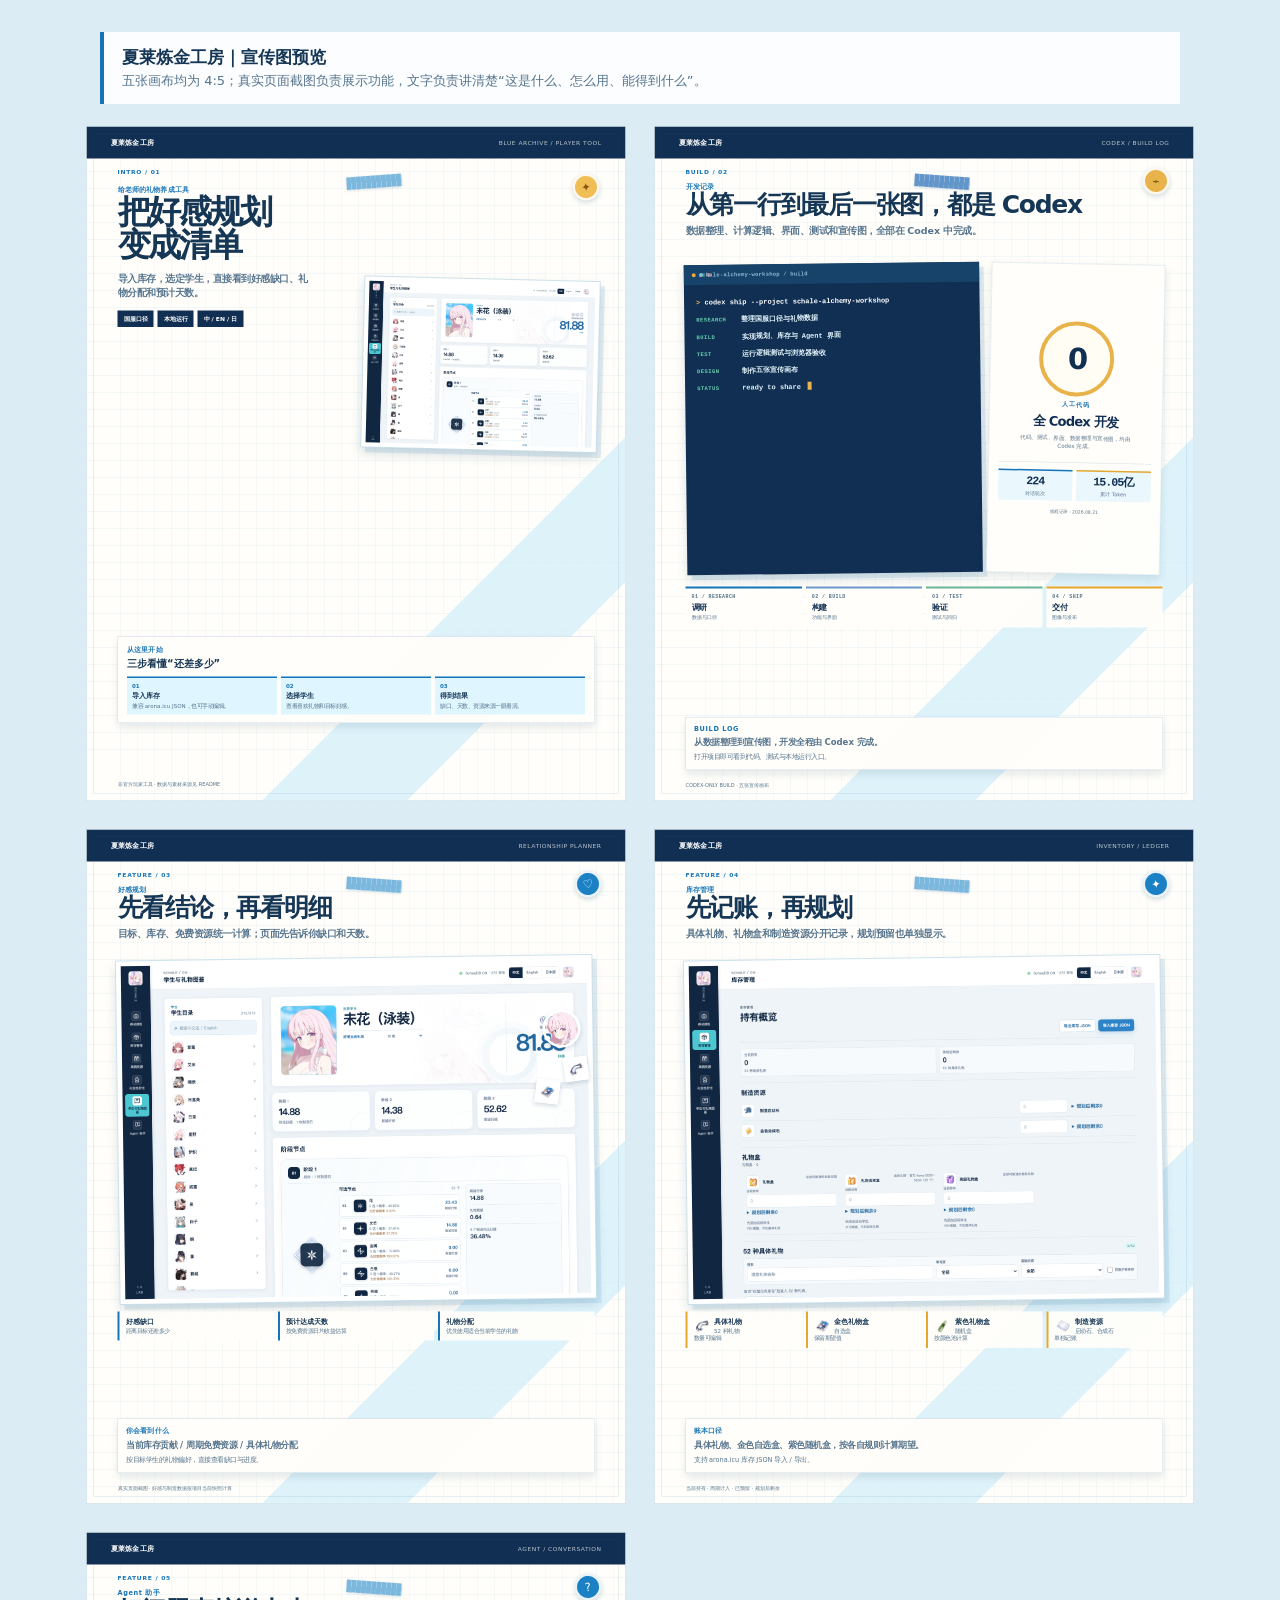
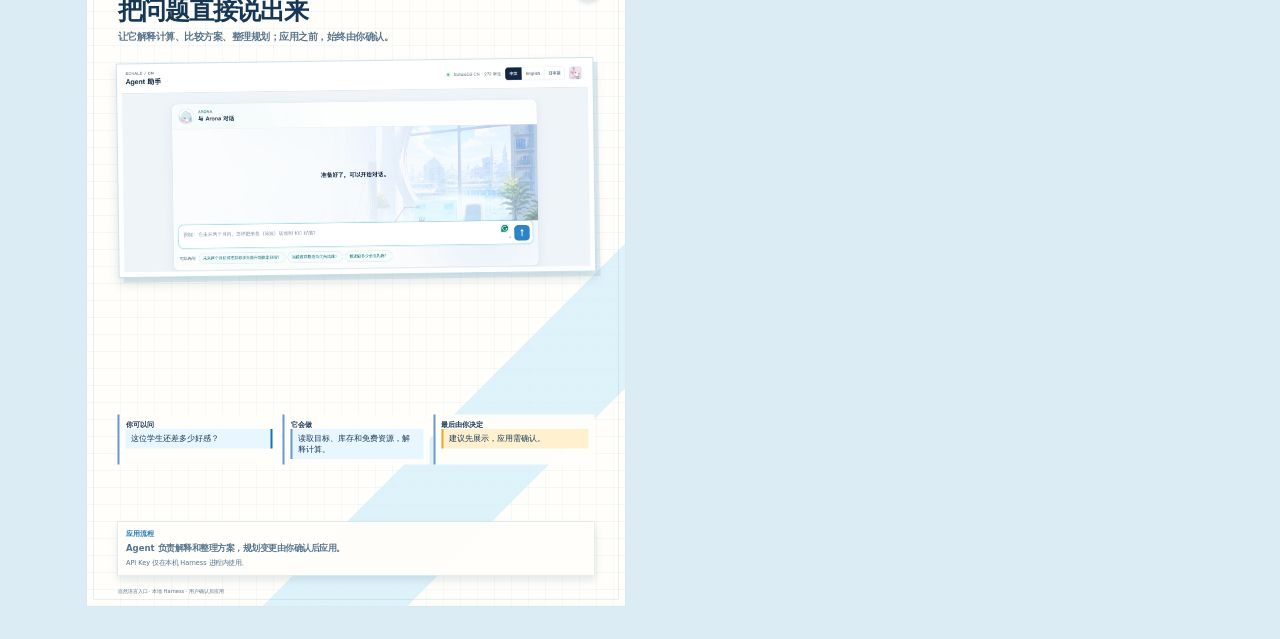
==== docs/promotion/scrapbook/preview.html @ 0e095690 "docs: add conversation usage stats" ====
<!doctype html>
<html lang="zh-CN">
<head>
  <meta charset="utf-8">
  <meta name="viewport" content="width=device-width, initial-scale=1">
  <title>夏莱炼金工房｜宣传图预览</title>
  <style>
    :root {
      --navy: #102f52;
      --blue: #1674b8;
      --cyan: #dff5ff;
      --line: #c6deec;
      --ink: #153655;
      --muted: #56748d;
      --paper: #fffefa;
      --gold: #e6a72e;
      --mono: "SFMono-Regular", "Roboto Mono", "Cascadia Mono", monospace;
    }
    * { box-sizing: border-box; }
    html { background: #dcecf5; }
    body {
      margin: 0;
      padding: 32px;
      color: var(--ink);
      font-family: "PingFang SC", "Hiragino Sans GB", "Noto Sans CJK SC", system-ui, sans-serif;
    }
    .intro {
      width: min(1080px, 100%);
      margin: 0 auto 22px;
      padding: 14px 18px;
      color: var(--muted);
      background: rgba(255,255,255,.88);
      border-left: 4px solid var(--blue);
      font-size: 13px;
    }
    .intro strong { display: block; color: var(--ink); font-size: 17px; margin-bottom: 3px; }
    .gallery { display: grid; grid-template-columns: repeat(2, minmax(320px, 540px)); justify-content: center; gap: 28px; }
    .sheet-frame { position: relative; width: 100%; aspect-ratio: 4 / 5; overflow: hidden; }
    .sheet {
      position: relative;
      width: 100%;
      width: 1080px;
      height: 1350px;
      aspect-ratio: auto;
      overflow: hidden;
      background: var(--paper);
      border: 1px solid #b8d2e3;
      box-shadow: 0 16px 34px rgba(30, 70, 100, .2);
      isolation: isolate;
      transform: scale(var(--sheet-scale, 1));
      transform-origin: top left;
    }
    .sheet::before {
      content: "";
      position: absolute;
      z-index: -1;
      inset: 0;
      background:
        linear-gradient(135deg, transparent 0 70%, rgba(213,239,250,.78) 70% 82%, transparent 82%),
        repeating-linear-gradient(0deg, rgba(46,132,185,.055) 0 1px, transparent 1px 34px),
        repeating-linear-gradient(90deg, rgba(46,132,185,.045) 0 1px, transparent 1px 34px);
    }
    .sheet::after {
      content: "";
      position: absolute;
      z-index: 10;
      inset: 14px;
      border: 1px solid rgba(25, 102, 158, .2);
      pointer-events: none;
    }
    .topbar {
      position: absolute;
      z-index: 3;
      top: 0;
      left: 0;
      right: 0;
      height: 64px;
      display: flex;
      align-items: center;
      justify-content: space-between;
      padding: 0 48px;
      color: #fff;
      background: var(--navy);
      font-size: 12px;
      letter-spacing: .08em;
    }
    .topbar strong { font-size: 14px; letter-spacing: .04em; }
    .topbar span { opacity: .72; }
    .page-tag {
      position: absolute;
      z-index: 4;
      top: 84px;
      left: 62px;
      color: var(--blue);
      font-size: 12px;
      font-weight: 800;
      letter-spacing: .12em;
    }
    h1, h2, h3, p { margin: 0; }
    h1 { font-size: clamp(35px, 5.6vw, 66px); line-height: 1.02; letter-spacing: -.07em; }
    h2 { font-size: clamp(29px, 4.2vw, 50px); line-height: 1.06; letter-spacing: -.05em; }
    h3 { font-size: clamp(14px, 1.7vw, 19px); line-height: 1.15; }
    .lead { color: var(--muted); font-size: clamp(13px, 1.7vw, 19px); line-height: 1.55; font-weight: 600; }
    .eyebrow { color: var(--blue); font-size: clamp(10px, 1.2vw, 13px); font-weight: 800; letter-spacing: .1em; }
    .fine { color: var(--muted); font-size: clamp(10px, 1.15vw, 13px); line-height: 1.45; }
    .tape {
      position: absolute;
      z-index: 8;
      width: 110px;
      height: 25px;
      background: rgba(62, 151, 208, .68);
      box-shadow: 0 2px 6px rgba(24,76,109,.16);
    }
    .tape::after { content: ""; position: absolute; inset: 0; opacity: .25; background: repeating-linear-gradient(90deg, transparent 0 8px, #fff 9px 10px); }
    .sticker {
      position: absolute;
      z-index: 8;
      display: grid;
      place-items: center;
      width: 54px;
      height: 54px;
      color: #fff;
      background: #1b80c4;
      border: 5px solid rgba(255,255,255,.9);
      border-radius: 50%;
      box-shadow: 0 4px 10px rgba(26, 79, 115, .2);
      font-size: 23px;
      transform: rotate(-8deg);
    }
    .paper { background: rgba(255,254,250,.96); border: 1px solid rgba(22, 94, 144, .2); box-shadow: 0 8px 16px rgba(32,76,107,.13); }

    .cover .tape { top: 98px; left: 520px; transform: rotate(-4deg); }
    .cover .sticker { top: 94px; right: 52px; background: #f1bd55; color: #845814; }
    .cover-intro { position: absolute; top: 118px; left: 62px; width: 465px; }
    .cover-intro .lead { width: 390px; margin-top: 18px; }
    .cover-label { display: flex; flex-wrap: wrap; gap: 8px; margin-top: 20px; }
    .label { padding: 8px 12px; color: #fff; background: var(--navy); font-size: 12px; font-weight: 800; }
    .cover-shot {
      position: absolute;
      z-index: 2;
      top: 304px;
      right: 54px;
      width: 472px;
      padding: 9px;
      background: #fff;
      border: 1px solid #9fc6dc;
      box-shadow: 9px 10px 0 rgba(34, 115, 169, .12), 0 12px 22px rgba(27,75,107,.16);
      transform: rotate(1.4deg);
    }
    .cover-shot img { display: block; width: 100%; }
    .cover-guide { position: absolute; z-index: 4; top: 1020px; left: 62px; right: 62px; padding: 16px 18px; }
    .cover-guide-title { margin-top: 5px; font-size: 20px; font-weight: 800; }
    .cover-steps { display: grid; grid-template-columns: repeat(3, 1fr); gap: 8px; margin-top: 13px; }
    .cover-step { padding: 10px; background: var(--cyan); border-top: 3px solid var(--blue); }
    .cover-step b { display: block; color: var(--blue); font-size: 11px; }
    .cover-step strong { display: block; margin-top: 4px; font-size: 14px; }
    .cover-step span { display: block; margin-top: 4px; color: var(--muted); font-size: 11px; line-height: 1.3; }
    .cover-foot { position: absolute; left: 62px; bottom: 25px; color: var(--muted); font-size: 10px; }

    .codex .tape { top: 98px; left: 520px; transform: rotate(-3deg); background: rgba(54, 120, 187, .78); }
    .codex .sticker { top: 82px; right: 48px; background: #e9b34c; color: #6f4b10; }
    .codex-board { position: absolute; z-index: 2; top: 274px; left: 62px; right: 62px; height: 620px; display: grid; grid-template-columns: minmax(0, 1.45fr) minmax(250px, .85fr); gap: 16px; }
    .codex-terminal { overflow: hidden; padding: 0; color: #d9f6ff; background: #102f52; border: 0; box-shadow: 9px 10px 0 rgba(34, 115, 169, .13), 0 12px 22px rgba(27,75,107,.15); transform: rotate(-.7deg); }
    .codex-terminal-bar { display: flex; align-items: center; gap: 6px; height: 40px; padding: 0 16px; background: #174269; color: #8ebdd8; font: 700 11px/1 var(--mono); letter-spacing: .04em; }
    .codex-terminal-bar i { width: 8px; height: 8px; border-radius: 50%; background: #e8a93c; box-shadow: 15px 0 #6fc0cc, 30px 0 #e26d63; }
    .codex-terminal-body { display: grid; align-content: start; gap: 14px; padding: 25px 24px; font: 600 14px/1.45 var(--mono); }
    .codex-terminal-command { color: #fff; }
    .codex-terminal-command::before { content: "> "; color: #e9b34c; }
    .codex-terminal-line { display: grid; grid-template-columns: 78px minmax(0, 1fr); gap: 12px; align-items: baseline; color: #acd6e9; }
    .codex-terminal-line b { color: #69d1b2; font-size: 11px; letter-spacing: .08em; }
    .codex-terminal-line span { color: #e3f5fb; }
    .codex-terminal-cursor { display: inline-block; width: 8px; height: 16px; margin-left: 5px; vertical-align: -2px; background: #e9b34c; }
    .codex-proof { display: grid; align-content: center; justify-items: center; gap: 8px; padding: 28px 20px; text-align: center; background: rgba(255,254,250,.98); border: 1px solid rgba(22, 94, 144, .2); box-shadow: 0 8px 16px rgba(32,76,107,.13); transform: rotate(1.1deg); }
    .codex-proof-mark { display: grid; place-items: center; width: 150px; height: 150px; border: 8px solid #e9b34c; border-radius: 50%; color: var(--navy); background: #fffdf4; font-size: 58px; font-weight: 900; letter-spacing: -.08em; line-height: 1; }
    .codex-proof-label { color: var(--blue); font-size: 12px; font-weight: 900; letter-spacing: .14em; }
    .codex-proof strong { color: var(--navy); font-size: 26px; letter-spacing: -.06em; }
    .codex-proof small { max-width: 220px; color: var(--muted); font-size: 11px; line-height: 1.5; }
    .codex-stats { width: 100%; margin-top: 15px; padding-top: 14px; display: grid; grid-template-columns: repeat(2, minmax(0, 1fr)); gap: 8px; border-top: 1px solid rgba(22, 94, 144, .2); }
    .codex-stat { min-width: 0; padding: 10px 6px 8px; background: #eaf7fd; border-top: 3px solid var(--blue); }
    .codex-stat:last-child { border-top-color: var(--gold); }
    .codex-stat strong { display: block; color: var(--navy); font: 900 23px/1 var(--mono); letter-spacing: -.08em; white-space: nowrap; }
    .codex-stat span { display: block; margin-top: 6px; color: var(--muted); font-size: 10px; line-height: 1.25; }
    .codex-stats-note { margin-top: 9px; color: var(--muted); font-size: 9px; line-height: 1.3; }
    .codex-phases { position: absolute; z-index: 3; top: 920px; left: 62px; right: 62px; display: grid; grid-template-columns: repeat(4, 1fr); gap: 8px; }
    .codex-phase { min-height: 82px; padding: 11px 12px; border-top: 4px solid var(--blue); background: rgba(255,254,250,.96); }
    .codex-phase:nth-child(2) { border-top-color: #6b9aca; }
    .codex-phase:nth-child(3) { border-top-color: #69b596; }
    .codex-phase:nth-child(4) { border-top-color: var(--gold); }
    .codex-phase b { display: block; color: var(--muted); font: 800 10px/1 var(--mono); letter-spacing: .08em; }
    .codex-phase strong { display: block; margin-top: 7px; color: var(--navy); font-size: 15px; }
    .codex-phase span { display: block; margin-top: 4px; color: var(--muted); font-size: 10px; }
    .codex .feature-note { bottom: 62px; }

    .feature .tape { top: 98px; left: 520px; transform: rotate(4deg); }
    .feature .sticker { top: 82px; right: 48px; }
    .feature-head { position: absolute; top: 112px; left: 62px; right: 62px; }
    .feature-head .lead { max-width: 680px; margin-top: 10px; }
    .screen {
      position: absolute;
      z-index: 2;
      top: 256px;
      left: 62px;
      right: 62px;
      padding: 10px;
      background: #fff;
      border: 1px solid #9fc6dc;
      box-shadow: 9px 10px 0 rgba(34, 115, 169, .11), 0 12px 22px rgba(27,75,107,.15);
      transform: rotate(-.8deg);
    }
    .screen img { display: block; width: 100%; height: auto; }
    .feature-note { position: absolute; z-index: 4; left: 62px; right: 62px; bottom: 62px; padding: 14px 16px 15px; background: rgba(255,254,250,.96); }
    .feature-note .lead { margin-top: 7px; font-size: clamp(12px, 1.5vw, 17px); }
    .feature-note .fine { margin-top: 7px; }
    .planner .portrait { position: absolute; z-index: 5; width: 76px; height: 76px; object-fit: cover; right: 90px; top: 360px; border: 5px solid #fff; border-radius: 50%; box-shadow: 0 5px 10px rgba(30,74,107,.18); transform: rotate(5deg); }
    .gift { position: absolute; z-index: 6; width: 48px; height: 48px; object-fit: contain; padding: 4px; background: #fff; border: 3px solid #fff; box-shadow: 0 4px 9px rgba(27,75,107,.18); }
    .planner .g1 { right: 75px; top: 455px; transform: rotate(-8deg); }
    .planner .g2 { right: 132px; top: 500px; transform: rotate(7deg); }
    .info-strip { position: absolute; z-index: 3; left: 62px; right: 62px; top: 964px; display: grid; grid-template-columns: repeat(3, 1fr); gap: 8px; }
    .info-card { padding: 11px 12px; border-left: 4px solid var(--blue); background: rgba(255,254,250,.94); }
    .info-card strong { display: block; font-size: 14px; }
    .info-card span { display: block; margin-top: 4px; color: var(--muted); font-size: 11px; line-height: 1.3; }
    .inventory .info-strip { top: 964px; grid-template-columns: repeat(4, 1fr); }
    .inventory .info-card { border-left-color: var(--gold); }
    .inventory .info-card img { float: left; width: 34px; height: 34px; object-fit: contain; margin-right: 7px; }
    .agent .info-strip { top: 964px; grid-template-columns: 1.1fr 1fr 1.1fr; }
    .agent .info-card { border-left-color: #6b9aca; }
    .agent .bubble { padding: 9px 11px; background: #e8f7ff; }
    .agent .bubble.user { border-right: 4px solid var(--blue); }
    .agent .bubble.answer { border-left: 4px solid #6b9aca; }
    .agent .bubble.confirm { background: #fff0cf; border-left: 4px solid var(--gold); }
    .agent .info-card .bubble + .bubble { margin-top: 6px; }
    .footer { position: absolute; left: 62px; bottom: 24px; color: var(--muted); font-size: 10px; }
    .exporting { padding: 0; }
    .exporting .gallery { display: block; }
    .exporting .sheet-frame { width: 1080px; height: 1350px; aspect-ratio: auto; }
    .exporting .sheet { width: 1080px; height: 1350px; box-shadow: none; transform: none; }
    @media (max-width: 780px) { body { padding: 16px; } .gallery { grid-template-columns: minmax(280px, 540px); gap: 18px; } }
    @media print { html { background: #fff; } body { padding: 0; } .intro { display: none; } .gallery { display: block; } .sheet { break-after: page; width: 1080px; height: 1350px; box-shadow: none; } }
  </style>
</head>
<body>
  <div class="intro"><strong>夏莱炼金工房｜宣传图预览</strong>五张画布均为 4:5；真实页面截图负责展示功能，文字负责讲清楚“这是什么、怎么用、能得到什么”。</div>
  <main class="gallery">
    <div class="sheet-frame"><section class="sheet cover" id="cover">
      <div class="topbar"><strong>夏莱炼金工房</strong><span>BLUE ARCHIVE / PLAYER TOOL</span></div>
      <div class="page-tag">INTRO / 01</div><span class="tape"></span><span class="sticker">✦</span>
      <div class="cover-intro"><p class="eyebrow">给老师的礼物养成工具</p><h1>把好感规划<br>变成清单</h1><p class="lead">导入库存，选定学生，直接看到好感缺口、礼物分配和预计天数。</p><div class="cover-label"><span class="label">国服口径</span><span class="label">本地运行</span><span class="label">中 / EN / 日</span></div></div>
      <div class="cover-shot"><img src="screens/relationship.png" alt="学生关系与制造页面截图"></div>
      <div class="paper cover-guide"><p class="eyebrow">从这里开始</p><p class="cover-guide-title">三步看懂“还差多少”</p><div class="cover-steps"><div class="cover-step"><b>01</b><strong>导入库存</strong><span>兼容 arona.icu JSON，也可手动编辑。</span></div><div class="cover-step"><b>02</b><strong>选择学生</strong><span>查看喜欢礼物和目标好感。</span></div><div class="cover-step"><b>03</b><strong>得到结果</strong><span>缺口、天数、资源来源一眼看清。</span></div></div></div>
      <p class="cover-foot">非官方玩家工具 · 数据与素材来源见 README</p>
    </section></div>

    <div class="sheet-frame"><section class="sheet feature codex" id="codex">
      <div class="topbar"><strong>夏莱炼金工房</strong><span>CODEX / BUILD LOG</span></div><div class="page-tag">BUILD / 02</div><span class="tape"></span><span class="sticker">⌁</span>
      <div class="feature-head"><p class="eyebrow">开发记录</p><h2>从第一行到最后一张图，都是 Codex</h2><p class="lead">数据整理、计算逻辑、界面、测试和宣传图，全部在 Codex 中完成。</p></div>
      <div class="codex-board"><div class="codex-terminal"><div class="codex-terminal-bar"><i></i><span>schale-alchemy-workshop / build</span></div><div class="codex-terminal-body"><div class="codex-terminal-command">codex ship --project schale-alchemy-workshop</div><div class="codex-terminal-line"><b>RESEARCH</b><span>整理国服口径与礼物数据</span></div><div class="codex-terminal-line"><b>BUILD</b><span>实现规划、库存与 Agent 界面</span></div><div class="codex-terminal-line"><b>TEST</b><span>运行逻辑测试与浏览器验收</span></div><div class="codex-terminal-line"><b>DESIGN</b><span>制作五张宣传画布</span></div><div class="codex-terminal-line"><b>STATUS</b><span>ready to share <span class="codex-terminal-cursor" aria-hidden="true"></span></span></div></div></div><div class="codex-proof"><span class="codex-proof-mark">0</span><span class="codex-proof-label">人工代码</span><strong>全 Codex 开发</strong><small>代码、测试、界面、数据整理与宣传图，均由 Codex 完成。</small><div class="codex-stats"><div class="codex-stat"><strong>224</strong><span>对话轮次</span></div><div class="codex-stat"><strong>15.05亿</strong><span>累计 Token</span></div></div><p class="codex-stats-note">线程记录 · 2026.08.21</p></div></div>
      <div class="codex-phases"><div class="codex-phase"><b>01 / RESEARCH</b><strong>调研</strong><span>数据与口径</span></div><div class="codex-phase"><b>02 / BUILD</b><strong>构建</strong><span>功能与界面</span></div><div class="codex-phase"><b>03 / TEST</b><strong>验证</strong><span>测试与回归</span></div><div class="codex-phase"><b>04 / SHIP</b><strong>交付</strong><span>图像与发布</span></div></div>
      <div class="paper feature-note"><p class="eyebrow">BUILD LOG</p><p class="lead">从数据整理到宣传图，开发全程由 Codex 完成。</p><p class="fine">打开项目即可看到代码、测试与本地运行入口。</p></div><p class="footer">CODEX-ONLY BUILD · 五张宣传画布</p>
    </section></div>

    <div class="sheet-frame"><section class="sheet feature planner" id="planner">
      <div class="topbar"><strong>夏莱炼金工房</strong><span>RELATIONSHIP PLANNER</span></div><div class="page-tag">FEATURE / 03</div><span class="tape"></span><span class="sticker">♡</span>
      <div class="feature-head"><p class="eyebrow">好感规划</p><h2>先看结论，再看明细</h2><p class="lead">目标、库存、免费资源统一计算；页面先告诉你缺口和天数。</p></div>
      <div class="screen"><img src="screens/relationship.png" alt="学生关系与制造页面截图"></div><img class="portrait" src="student-10122.webp" alt="学生头像"><img class="gift g1" src="gift-5000.webp" alt="礼物图标"><img class="gift g2" src="gift-5004.webp" alt="礼物图标">
      <div class="info-strip"><div class="info-card"><strong>好感缺口</strong><span>距离目标还差多少</span></div><div class="info-card"><strong>预计达成天数</strong><span>按免费资源日均收益估算</span></div><div class="info-card"><strong>礼物分配</strong><span>优先使用适合当前学生的礼物</span></div></div>
      <div class="paper feature-note"><p class="eyebrow">你会看到什么</p><p class="lead">当前库存贡献 / 周期免费资源 / 具体礼物分配</p><p class="fine">按目标学生的礼物偏好，直接查看缺口与进度。</p></div><p class="footer">真实页面截图 · 好感与制造数据按项目当前快照计算</p>
    </section></div>

    <div class="sheet-frame"><section class="sheet feature inventory" id="inventory">
      <div class="topbar"><strong>夏莱炼金工房</strong><span>INVENTORY / LEDGER</span></div><div class="page-tag">FEATURE / 04</div><span class="tape"></span><span class="sticker">✦</span>
      <div class="feature-head"><p class="eyebrow">库存管理</p><h2>先记账，再规划</h2><p class="lead">具体礼物、礼物盒和制造资源分开记录，规划预留也单独显示。</p></div>
      <div class="screen"><img src="screens/inventory.png" alt="库存管理页面截图"></div>
      <div class="info-strip"><div class="info-card"><img src="gift-5000.webp" alt=""><strong>具体礼物</strong><span>52 种礼物<br>数量可编辑</span></div><div class="info-card"><img src="gift-5004.webp" alt=""><strong>金色礼物盒</strong><span>自选盒<br>保留期望值</span></div><div class="info-card"><img src="gift-5013.webp" alt=""><strong>紫色礼物盒</strong><span>随机盒<br>按颜色池计算</span></div><div class="info-card"><img src="gift-5100.webp" alt=""><strong>制造资源</strong><span>启动石、合成石<br>单独记账</span></div></div>
      <div class="paper feature-note"><p class="eyebrow">账本口径</p><p class="lead">具体礼物、金色自选盒、紫色随机盒，按各自规则计算期望。</p><p class="fine">支持 arona.icu 库存 JSON 导入 / 导出。</p></div><p class="footer">当前持有 · 周期计入 · 已预留 · 规划后剩余</p>
    </section></div>

    <div class="sheet-frame"><section class="sheet feature agent" id="agent">
      <div class="topbar"><strong>夏莱炼金工房</strong><span>AGENT / CONVERSATION</span></div><div class="page-tag">FEATURE / 05</div><span class="tape"></span><span class="sticker">?</span>
      <div class="feature-head"><p class="eyebrow">Agent 助手</p><h2>把问题直接说出来</h2><p class="lead">让它解释计算、比较方案、整理规划；应用之前，始终由你确认。</p></div>
      <div class="screen"><img src="screens/agent.png" alt="Agent 助手页面截图"></div>
      <div class="info-strip"><div class="info-card"><strong>你可以问</strong><div class="bubble user">这位学生还差多少好感？</div></div><div class="info-card"><strong>它会做</strong><div class="bubble answer">读取目标、库存和免费资源，解释计算。</div></div><div class="info-card"><strong>最后由你决定</strong><div class="bubble confirm">建议先展示，应用需确认。</div></div></div>
      <div class="paper feature-note"><p class="eyebrow">应用流程</p><p class="lead">Agent 负责解释和整理方案，规划变更由你确认后应用。</p><p class="fine">API Key 仅在本机 Harness 进程内使用。</p></div><p class="footer">自然语言入口 · 本地 Harness · 用户确认后应用</p>
    </section></div>
  </main>
  <script src="export.js"></script>
</body>
</html>
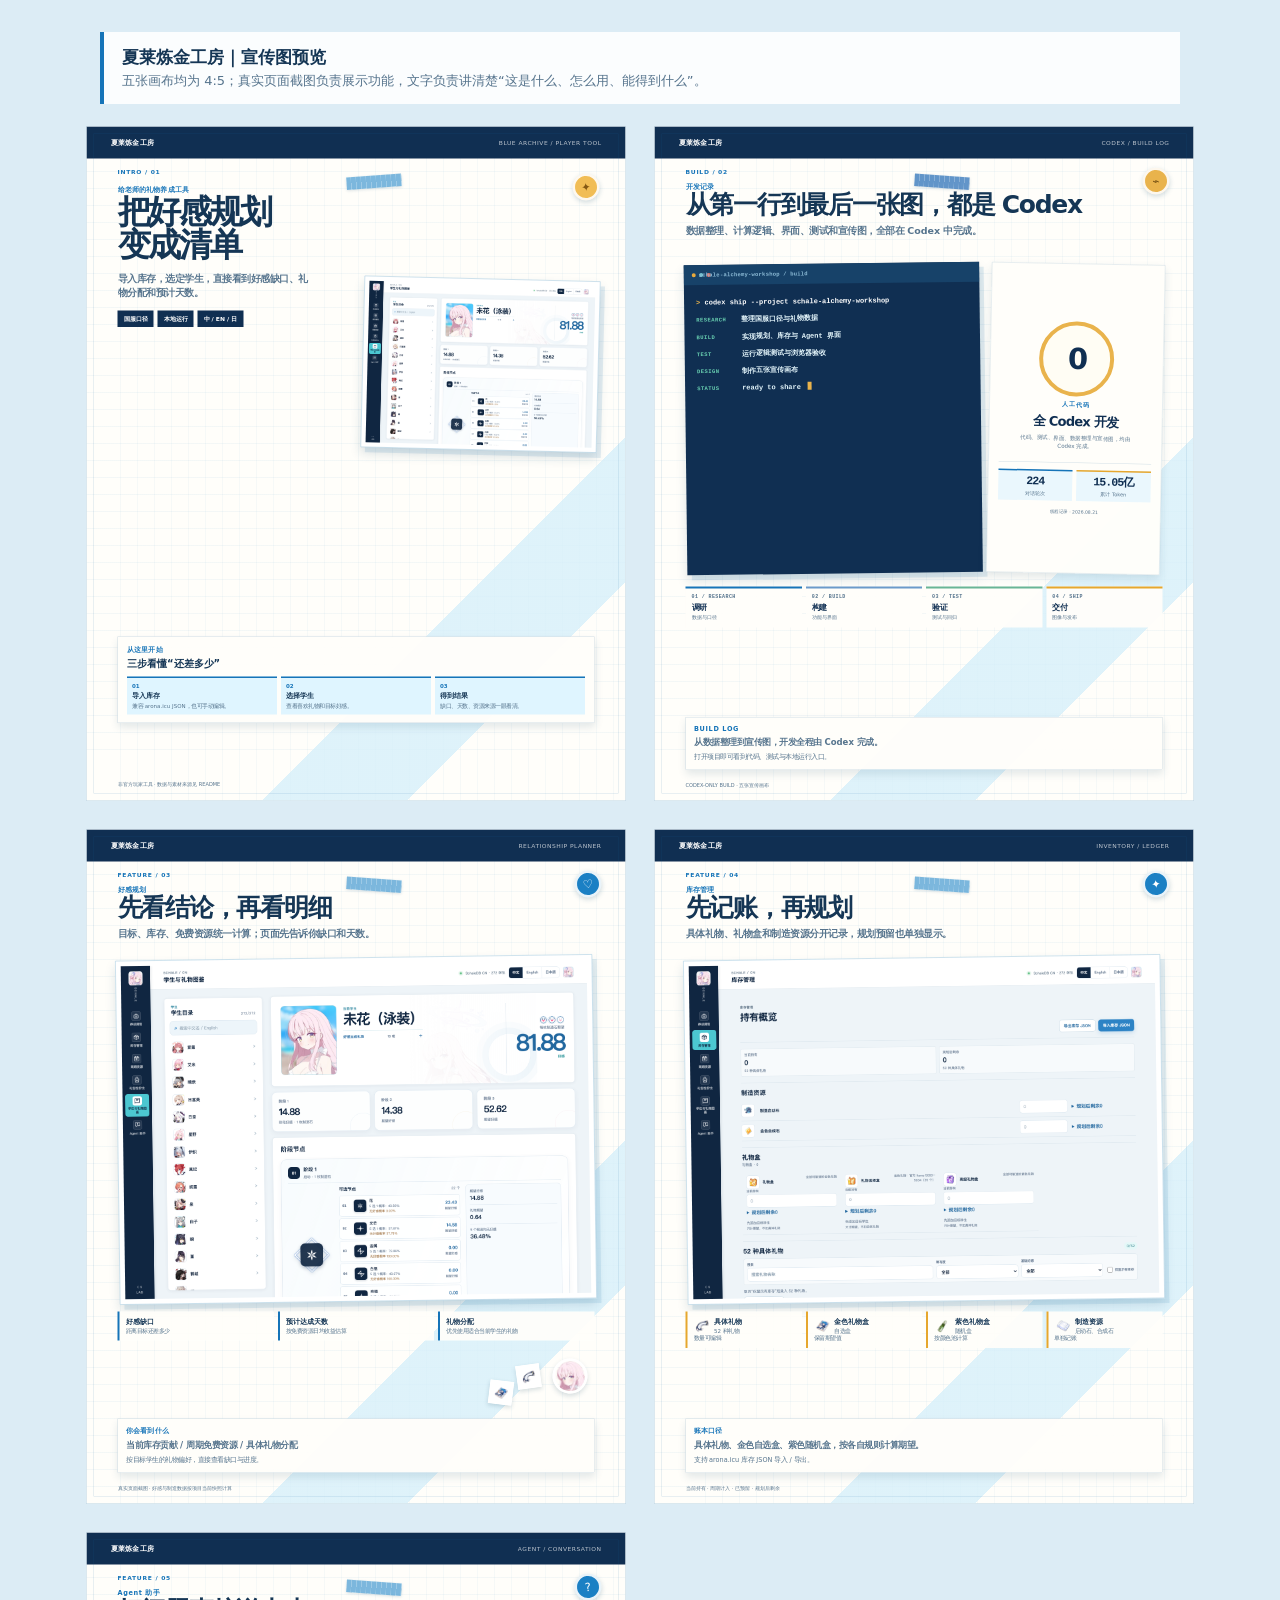
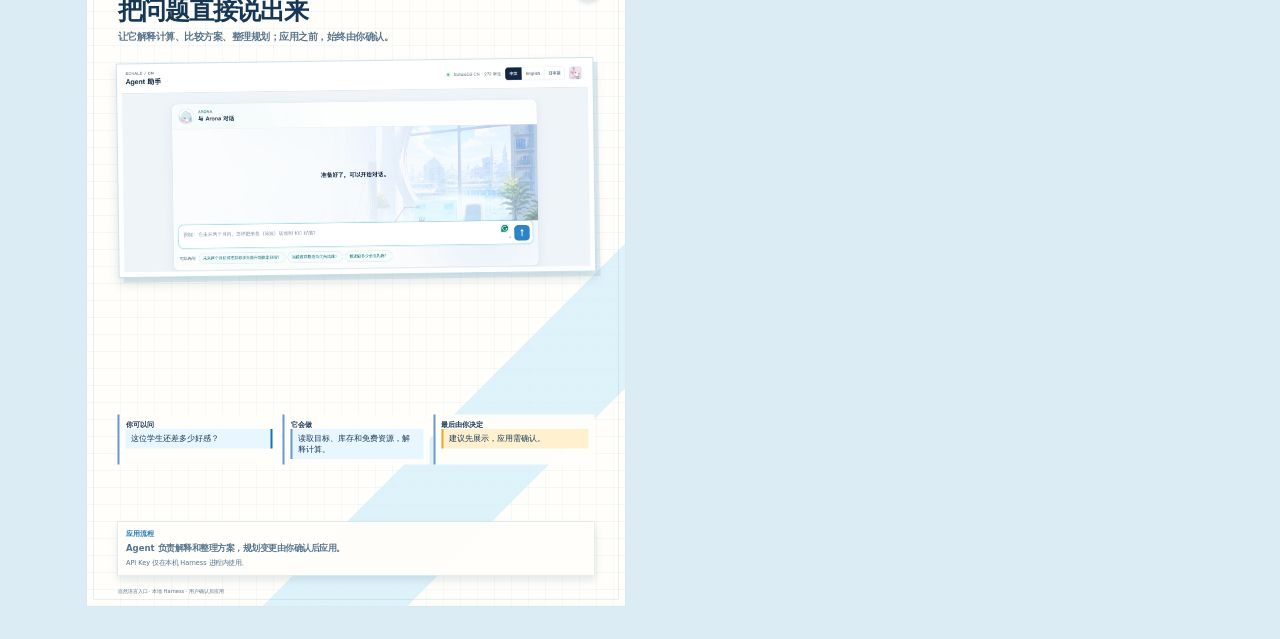
==== commit 4805f533: "fix: keep planner decorations out of screenshot" ====
--- a/docs/promotion/scrapbook/preview.html
+++ b/docs/promotion/scrapbook/preview.html
@@ -211,10 +211,10 @@
     .feature-note { position: absolute; z-index: 4; left: 62px; right: 62px; bottom: 62px; padding: 14px 16px 15px; background: rgba(255,254,250,.96); }
     .feature-note .lead { margin-top: 7px; font-size: clamp(12px, 1.5vw, 17px); }
     .feature-note .fine { margin-top: 7px; }
-    .planner .portrait { position: absolute; z-index: 5; width: 76px; height: 76px; object-fit: cover; right: 90px; top: 360px; border: 5px solid #fff; border-radius: 50%; box-shadow: 0 5px 10px rgba(30,74,107,.18); transform: rotate(5deg); }
+    .planner .portrait { position: absolute; z-index: 5; width: 70px; height: 70px; object-fit: cover; right: 76px; top: 1058px; border: 5px solid #fff; border-radius: 50%; box-shadow: 0 5px 10px rgba(30,74,107,.18); transform: rotate(5deg); }
     .gift { position: absolute; z-index: 6; width: 48px; height: 48px; object-fit: contain; padding: 4px; background: #fff; border: 3px solid #fff; box-shadow: 0 4px 9px rgba(27,75,107,.18); }
-    .planner .g1 { right: 75px; top: 455px; transform: rotate(-8deg); }
-    .planner .g2 { right: 132px; top: 500px; transform: rotate(7deg); }
+    .planner .g1 { right: 170px; top: 1070px; transform: rotate(-8deg); }
+    .planner .g2 { right: 225px; top: 1102px; transform: rotate(7deg); }
     .info-strip { position: absolute; z-index: 3; left: 62px; right: 62px; top: 964px; display: grid; grid-template-columns: repeat(3, 1fr); gap: 8px; }
     .info-card { padding: 11px 12px; border-left: 4px solid var(--blue); background: rgba(255,254,250,.94); }
     .info-card strong { display: block; font-size: 14px; }
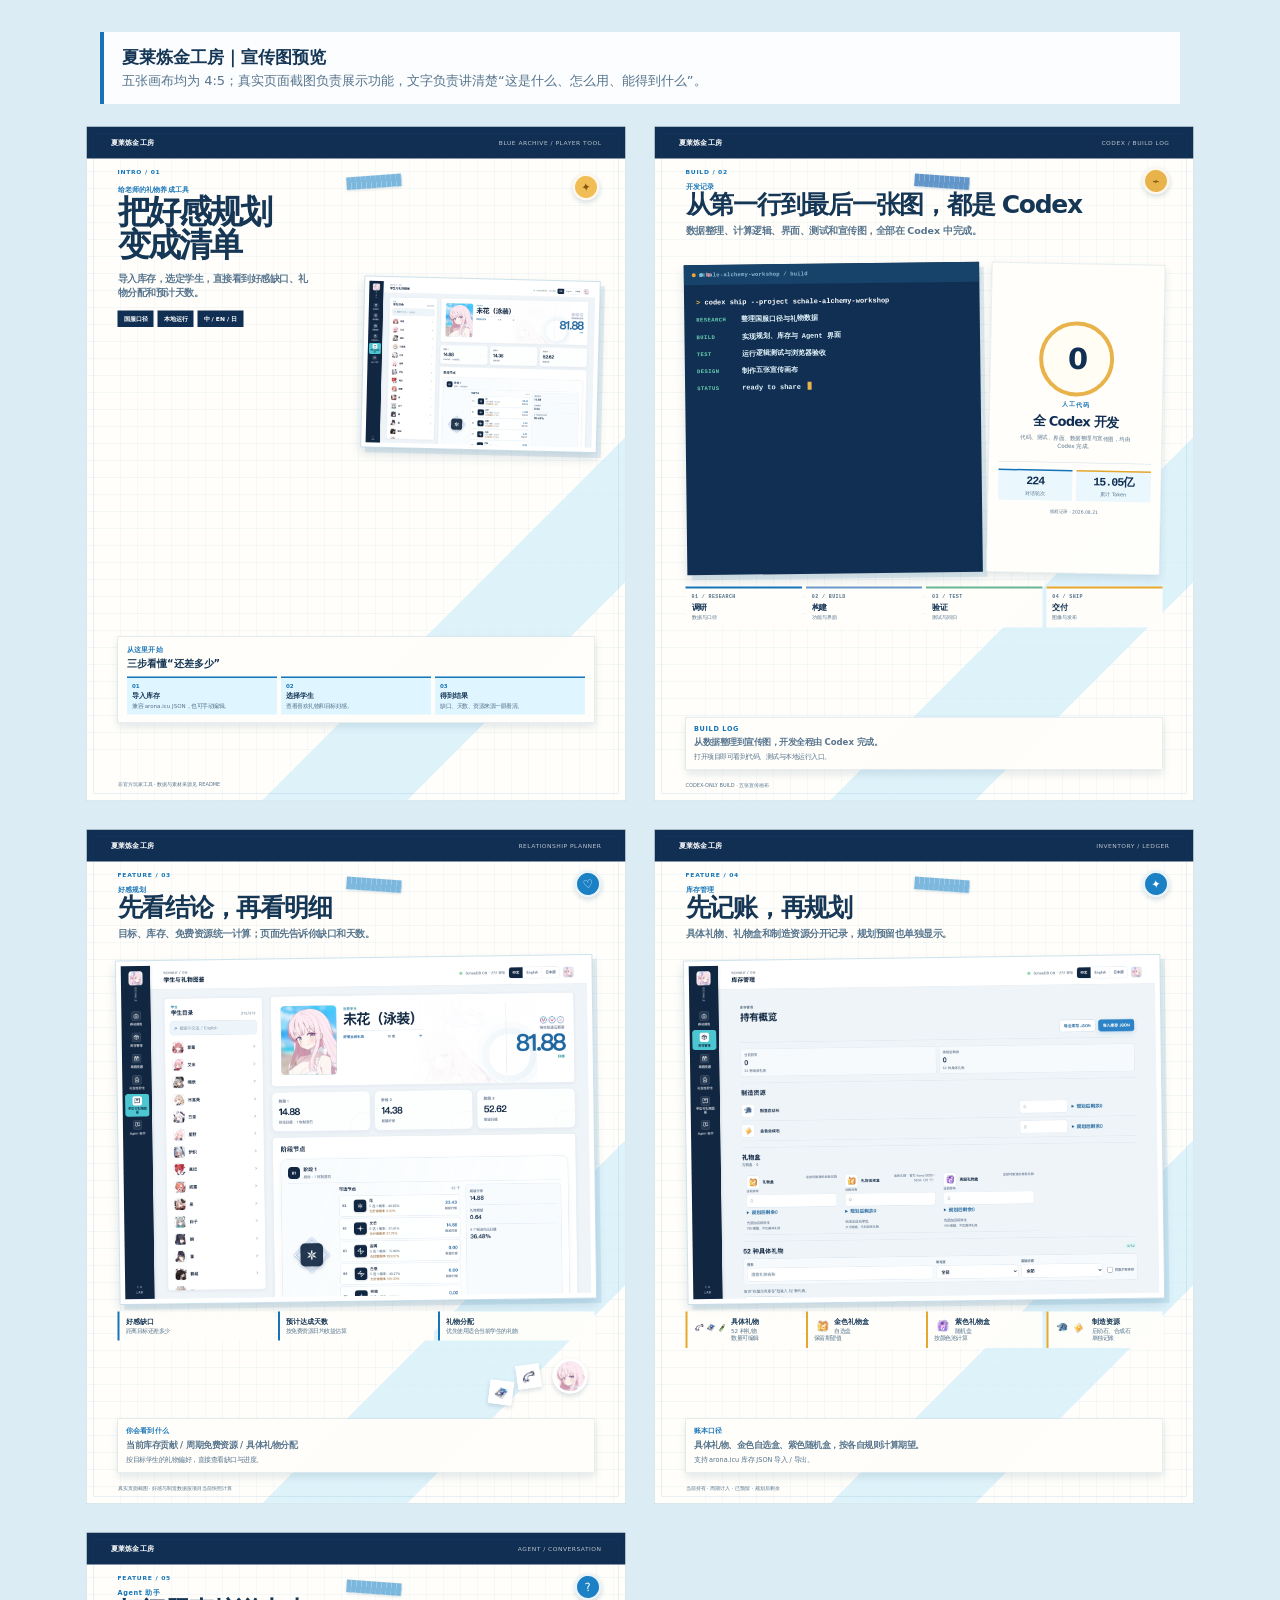
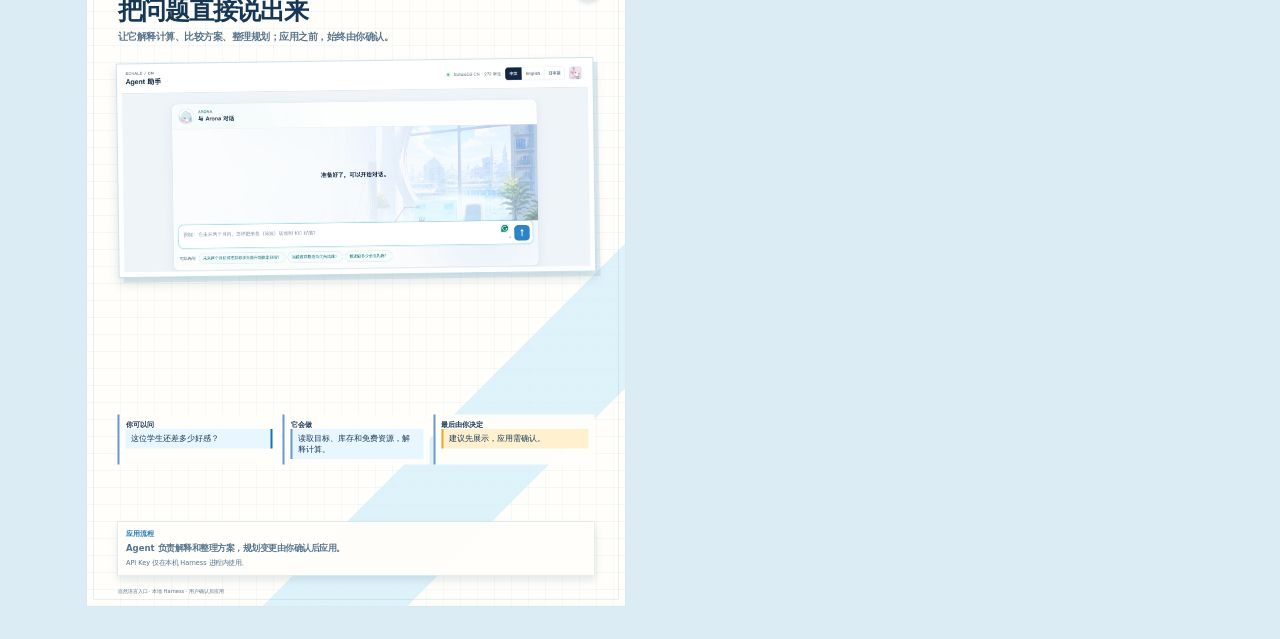
==== commit 2b8af4f2: "fix: use matching inventory icons" ====
--- a/docs/promotion/scrapbook/preview.html
+++ b/docs/promotion/scrapbook/preview.html
@@ -222,6 +222,10 @@
     .inventory .info-strip { top: 964px; grid-template-columns: repeat(4, 1fr); }
     .inventory .info-card { border-left-color: var(--gold); }
     .inventory .info-card img { float: left; width: 34px; height: 34px; object-fit: contain; margin-right: 7px; }
+    .inventory .info-card .gift-icons { float: left; display: flex; align-items: center; gap: 0; width: 68px; height: 34px; margin-right: 7px; }
+    .inventory .info-card .gift-icons img { float: none; width: 23px; height: 34px; margin: 0; }
+    .inventory .info-card .resource-icons { float: left; display: flex; align-items: center; gap: 1px; width: 68px; height: 34px; margin-right: 7px; }
+    .inventory .info-card .resource-icons img { float: none; width: 31px; height: 31px; margin: 0; }
     .agent .info-strip { top: 964px; grid-template-columns: 1.1fr 1fr 1.1fr; }
     .agent .info-card { border-left-color: #6b9aca; }
     .agent .bubble { padding: 9px 11px; background: #e8f7ff; }
@@ -270,7 +274,7 @@
       <div class="topbar"><strong>夏莱炼金工房</strong><span>INVENTORY / LEDGER</span></div><div class="page-tag">FEATURE / 04</div><span class="tape"></span><span class="sticker">✦</span>
       <div class="feature-head"><p class="eyebrow">库存管理</p><h2>先记账，再规划</h2><p class="lead">具体礼物、礼物盒和制造资源分开记录，规划预留也单独显示。</p></div>
       <div class="screen"><img src="screens/inventory.png" alt="库存管理页面截图"></div>
-      <div class="info-strip"><div class="info-card"><img src="gift-5000.webp" alt=""><strong>具体礼物</strong><span>52 种礼物<br>数量可编辑</span></div><div class="info-card"><img src="gift-5004.webp" alt=""><strong>金色礼物盒</strong><span>自选盒<br>保留期望值</span></div><div class="info-card"><img src="gift-5013.webp" alt=""><strong>紫色礼物盒</strong><span>随机盒<br>按颜色池计算</span></div><div class="info-card"><img src="gift-5100.webp" alt=""><strong>制造资源</strong><span>启动石、合成石<br>单独记账</span></div></div>
+      <div class="info-strip"><div class="info-card"><span class="gift-icons" aria-hidden="true"><img src="gift-5000.webp" alt=""><img src="gift-5004.webp" alt=""><img src="gift-5013.webp" alt=""></span><strong>具体礼物</strong><span>52 种礼物<br>数量可编辑</span></div><div class="info-card"><img src="../../../assets/items/100008.webp" alt="金色礼物自选盒"><strong>金色礼物盒</strong><span>自选盒<br>保留期望值</span></div><div class="info-card"><img src="../../../assets/items/100009.webp" alt="紫色礼物随机盒"><strong>紫色礼物盒</strong><span>随机盒<br>按颜色池计算</span></div><div class="info-card"><span class="resource-icons" aria-hidden="true"><img src="../../../assets/items/3.webp" alt=""><img src="../../../assets/items/82.webp" alt=""></span><strong>制造资源</strong><span>启动石、合成石<br>单独记账</span></div></div>
       <div class="paper feature-note"><p class="eyebrow">账本口径</p><p class="lead">具体礼物、金色自选盒、紫色随机盒，按各自规则计算期望。</p><p class="fine">支持 arona.icu 库存 JSON 导入 / 导出。</p></div><p class="footer">当前持有 · 周期计入 · 已预留 · 规划后剩余</p>
     </section></div>
 
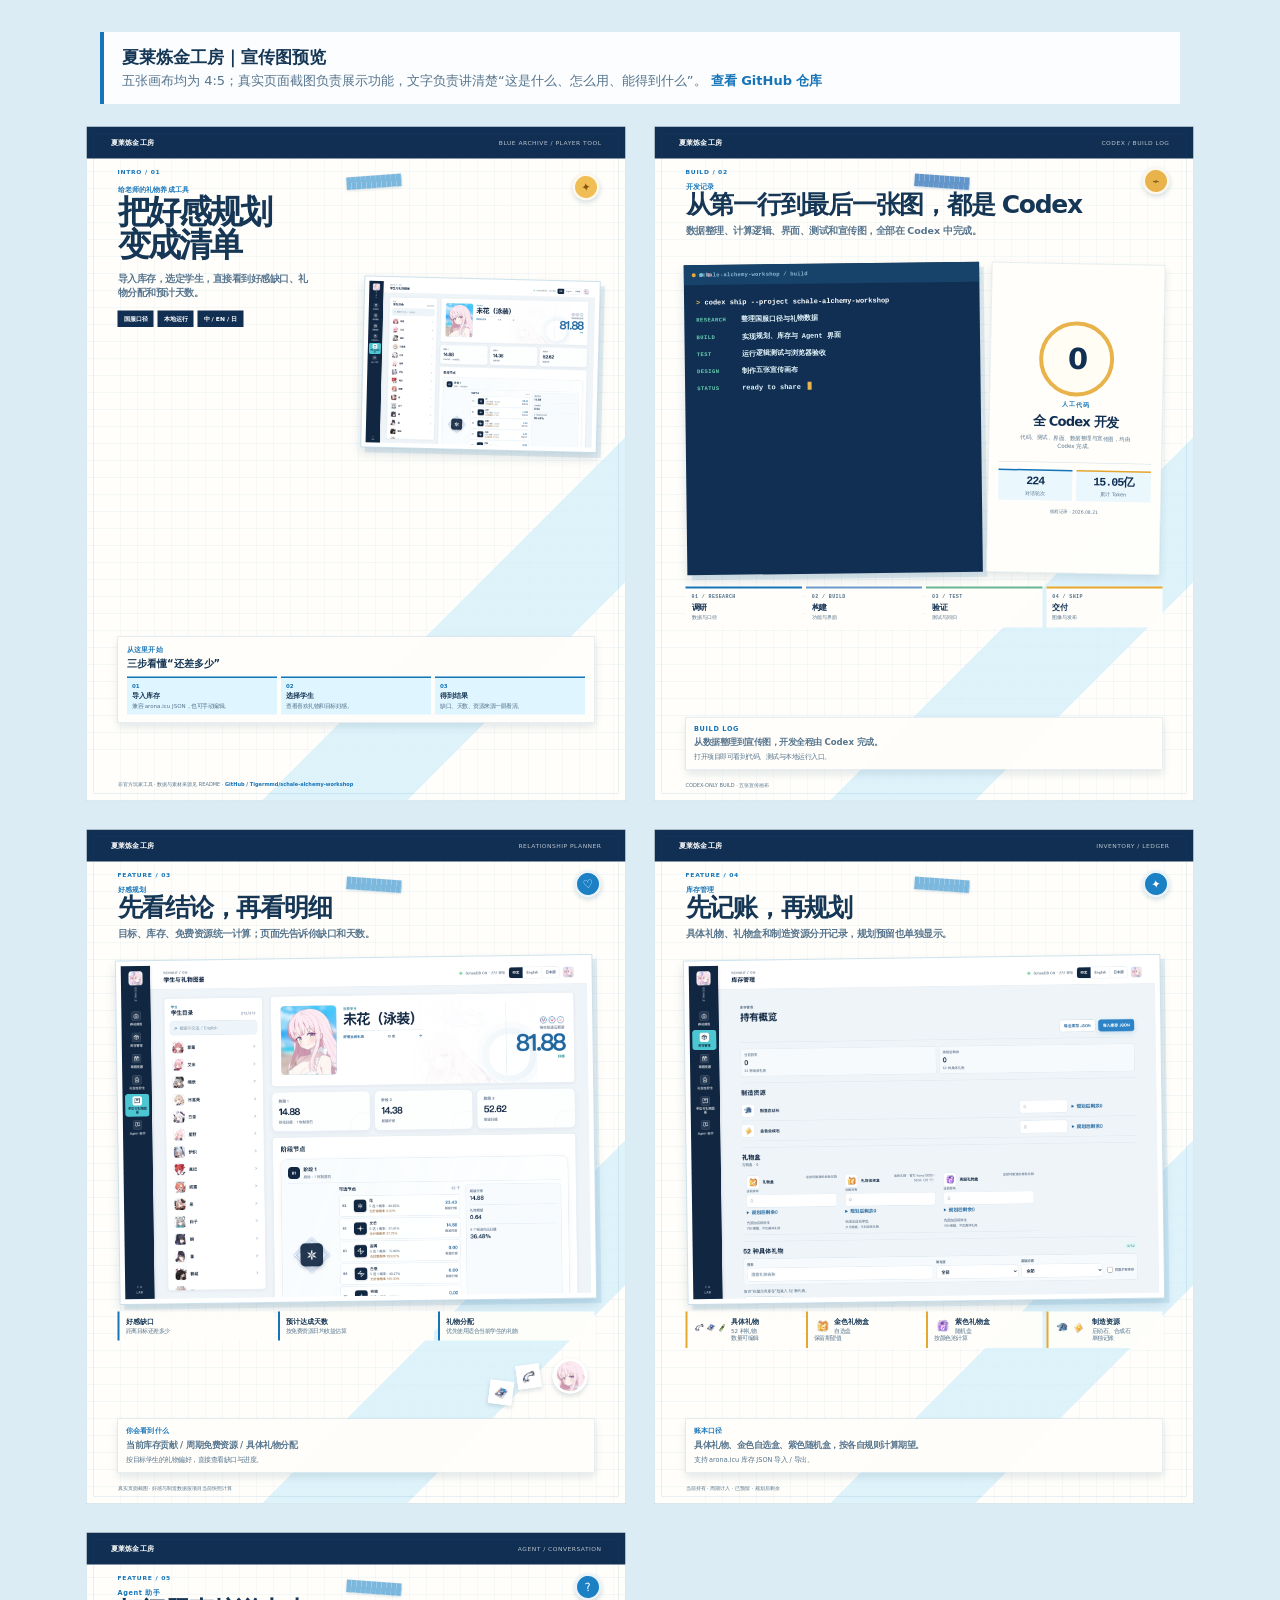
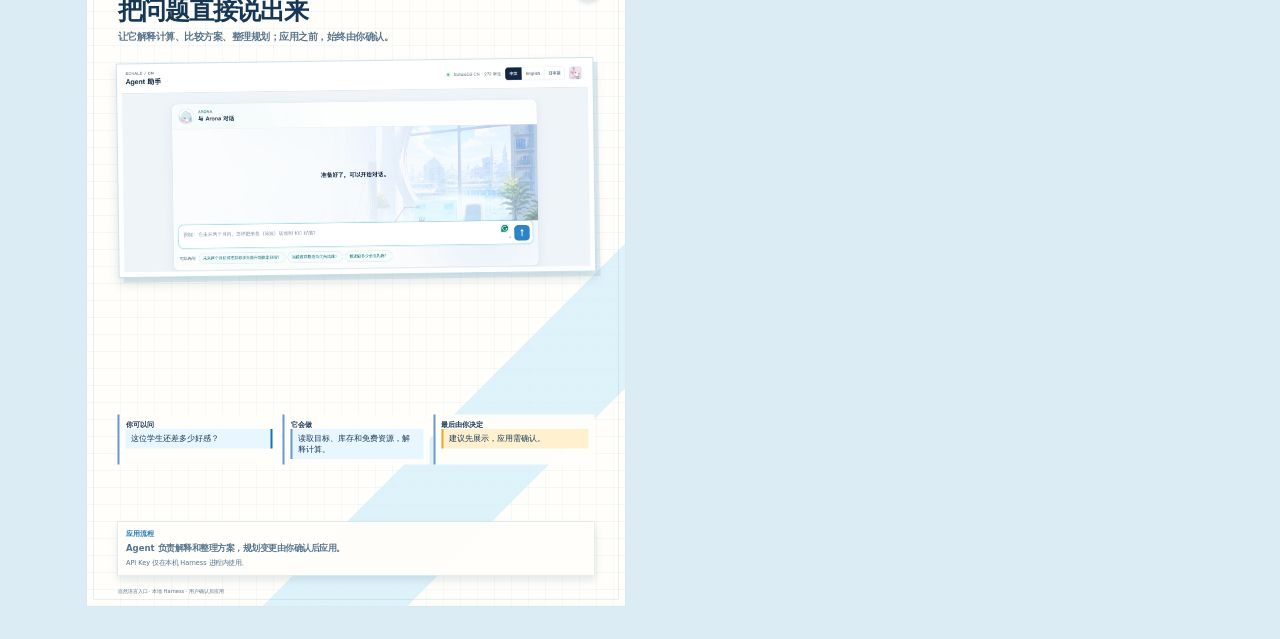
==== commit 890b51ba: "docs: add GitHub link to showcase cover" ====
--- a/docs/promotion/scrapbook/preview.html
+++ b/docs/promotion/scrapbook/preview.html
@@ -34,6 +34,8 @@
       font-size: 13px;
     }
     .intro strong { display: block; color: var(--ink); font-size: 17px; margin-bottom: 3px; }
+    .intro a, .cover-foot a { color: var(--blue); font-weight: 800; text-decoration: none; }
+    .intro a:hover, .intro a:focus-visible, .cover-foot a:hover, .cover-foot a:focus-visible { text-decoration: underline; }
     .gallery { display: grid; grid-template-columns: repeat(2, minmax(320px, 540px)); justify-content: center; gap: 28px; }
     .sheet-frame { position: relative; width: 100%; aspect-ratio: 4 / 5; overflow: hidden; }
     .sheet {
@@ -243,7 +245,7 @@
   </style>
 </head>
 <body>
-  <div class="intro"><strong>夏莱炼金工房｜宣传图预览</strong>五张画布均为 4:5；真实页面截图负责展示功能，文字负责讲清楚“这是什么、怎么用、能得到什么”。</div>
+  <div class="intro"><strong>夏莱炼金工房｜宣传图预览</strong>五张画布均为 4:5；真实页面截图负责展示功能，文字负责讲清楚“这是什么、怎么用、能得到什么”。 <a href="https://github.com/Tigermmd/schale-alchemy-workshop" target="_blank" rel="noreferrer">查看 GitHub 仓库</a></div>
   <main class="gallery">
     <div class="sheet-frame"><section class="sheet cover" id="cover">
       <div class="topbar"><strong>夏莱炼金工房</strong><span>BLUE ARCHIVE / PLAYER TOOL</span></div>
@@ -251,7 +253,7 @@
       <div class="cover-intro"><p class="eyebrow">给老师的礼物养成工具</p><h1>把好感规划<br>变成清单</h1><p class="lead">导入库存，选定学生，直接看到好感缺口、礼物分配和预计天数。</p><div class="cover-label"><span class="label">国服口径</span><span class="label">本地运行</span><span class="label">中 / EN / 日</span></div></div>
       <div class="cover-shot"><img src="screens/relationship.png" alt="学生关系与制造页面截图"></div>
       <div class="paper cover-guide"><p class="eyebrow">从这里开始</p><p class="cover-guide-title">三步看懂“还差多少”</p><div class="cover-steps"><div class="cover-step"><b>01</b><strong>导入库存</strong><span>兼容 arona.icu JSON，也可手动编辑。</span></div><div class="cover-step"><b>02</b><strong>选择学生</strong><span>查看喜欢礼物和目标好感。</span></div><div class="cover-step"><b>03</b><strong>得到结果</strong><span>缺口、天数、资源来源一眼看清。</span></div></div></div>
-      <p class="cover-foot">非官方玩家工具 · 数据与素材来源见 README</p>
+      <p class="cover-foot">非官方玩家工具 · 数据与素材来源见 README · <a href="https://github.com/Tigermmd/schale-alchemy-workshop" target="_blank" rel="noreferrer">GitHub / Tigermmd/schale-alchemy-workshop</a></p>
     </section></div>
 
     <div class="sheet-frame"><section class="sheet feature codex" id="codex">
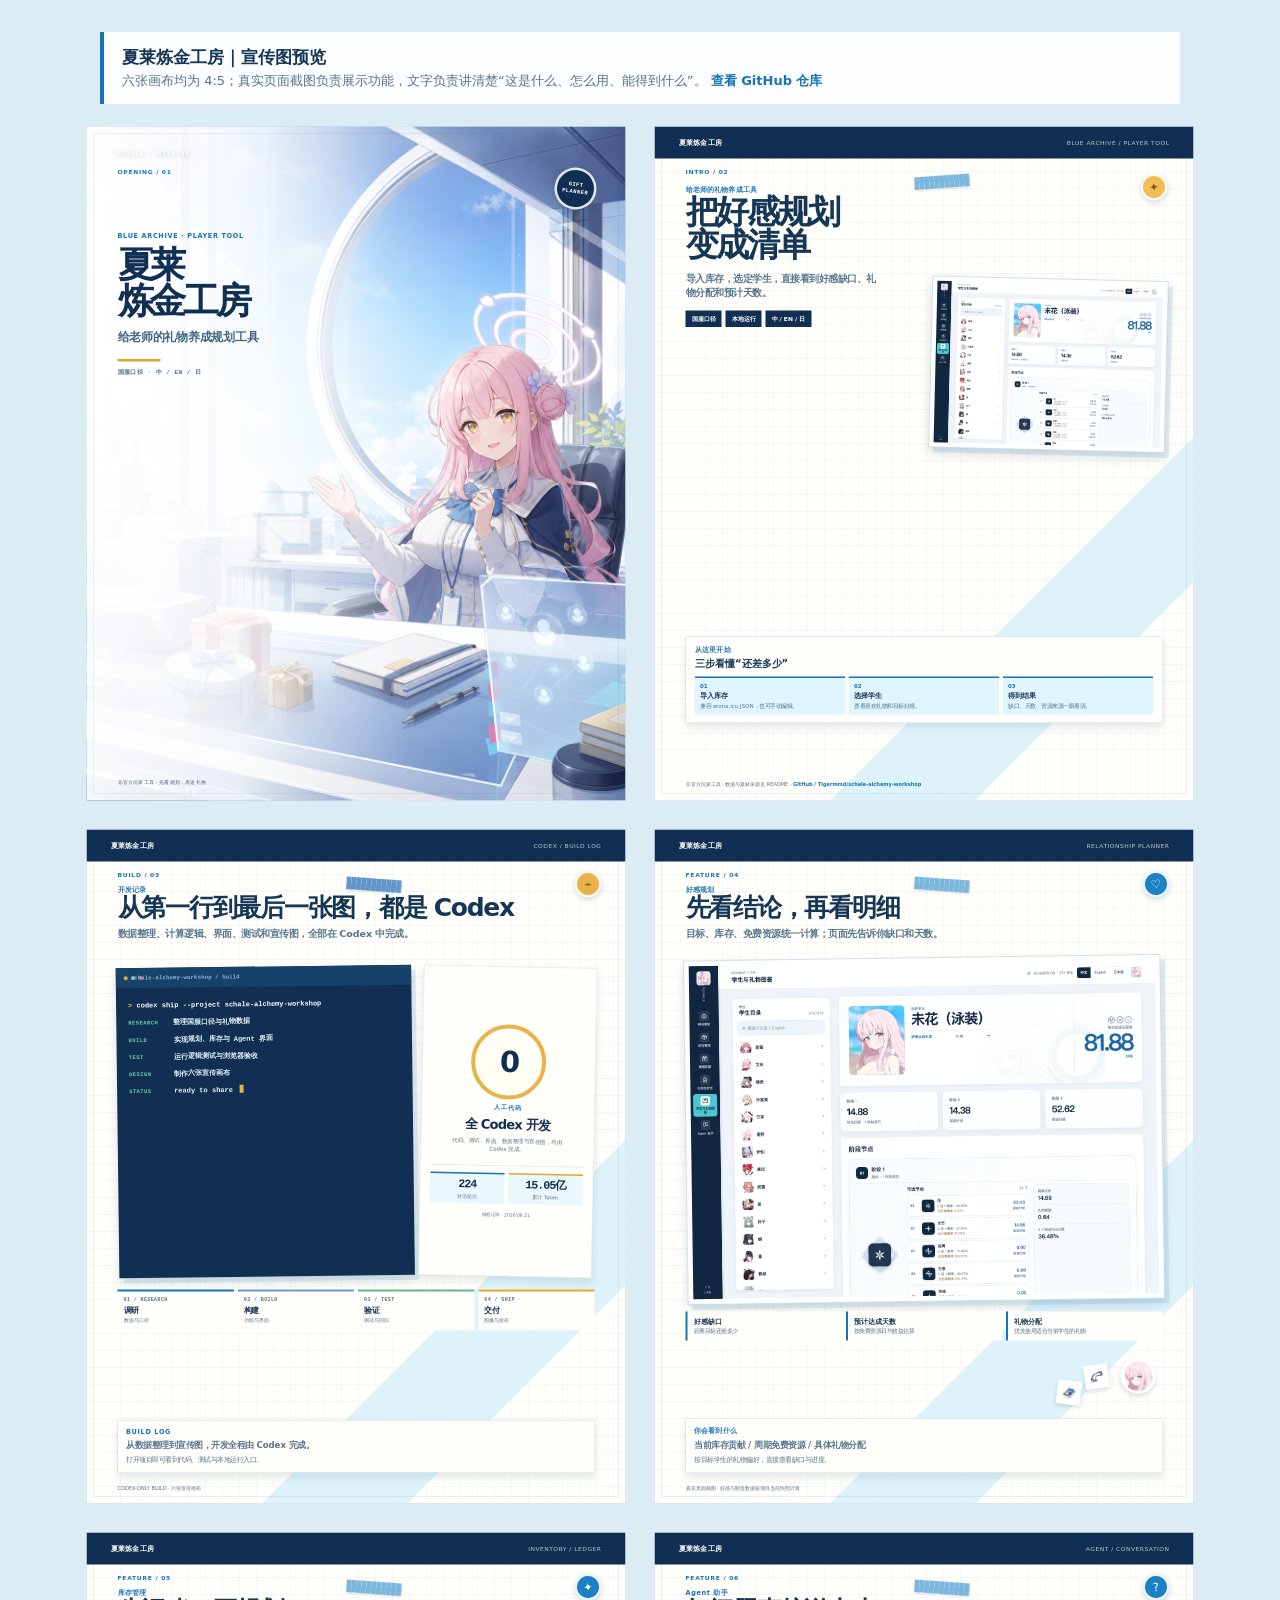
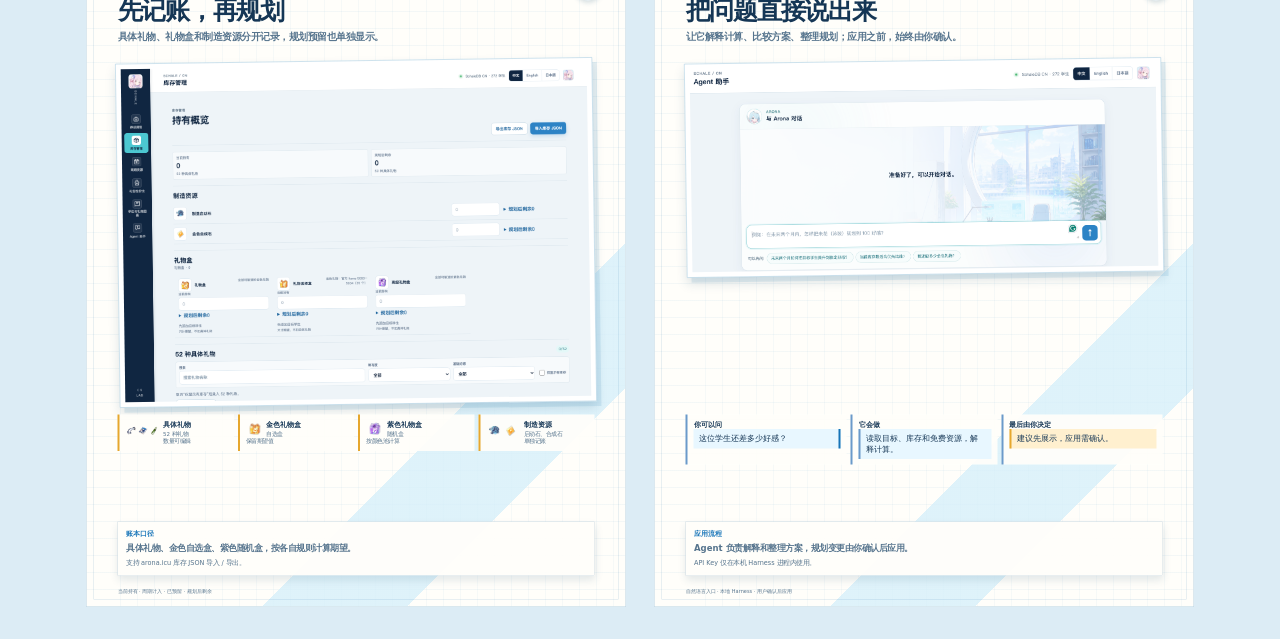
==== commit 471bc8b0: "docs: add opening scrapbook page" ====
--- a/docs/promotion/scrapbook/preview.html
+++ b/docs/promotion/scrapbook/preview.html
@@ -130,6 +130,20 @@
       transform: rotate(-8deg);
     }
     .paper { background: rgba(255,254,250,.96); border: 1px solid rgba(22, 94, 144, .2); box-shadow: 0 8px 16px rgba(32,76,107,.13); }
+
+    .opening { background: #dff5ff; }
+    .opening-image { position: absolute; z-index: 1; inset: 0; width: 100%; height: 100%; object-fit: cover; object-position: center; }
+    .opening-wash { position: absolute; z-index: 2; inset: 0; background: linear-gradient(90deg, rgba(255,255,255,.96) 0%, rgba(255,255,255,.86) 28%, rgba(255,255,255,.18) 60%, transparent 76%); }
+    .opening-topline { position: absolute; z-index: 4; top: 48px; left: 62px; color: #fff; font: 800 12px/1 var(--mono); letter-spacing: .15em; text-shadow: 0 1px 8px rgba(16,47,82,.32); }
+    .opening-tag { position: absolute; z-index: 4; top: 84px; left: 62px; color: var(--blue); font-size: 12px; font-weight: 800; letter-spacing: .12em; }
+    .opening-copy { position: absolute; z-index: 4; top: 210px; left: 62px; width: 500px; }
+    .opening-copy .eyebrow { color: var(--blue); }
+    .opening-copy h1 { margin-top: 16px; color: var(--navy); font-size: 72px; line-height: .98; letter-spacing: -.09em; }
+    .opening-lead { margin-top: 24px; color: #3e6481; font-size: 23px; font-weight: 800; letter-spacing: .02em; }
+    .opening-rule { width: 86px; height: 5px; margin-top: 28px; background: var(--gold); }
+    .opening-meta { margin-top: 14px; color: var(--muted); font: 800 12px/1.4 var(--mono); letter-spacing: .08em; }
+    .opening-badge { position: absolute; z-index: 4; right: 58px; top: 82px; display: grid; place-items: center; width: 84px; height: 84px; color: #fff; background: var(--navy); border: 5px solid rgba(255,255,255,.88); border-radius: 50%; box-shadow: 0 6px 14px rgba(27,75,107,.2); font: 900 11px/1.25 var(--mono); letter-spacing: .08em; text-align: center; transform: rotate(8deg); }
+    .opening-foot { position: absolute; z-index: 4; left: 62px; bottom: 30px; color: rgba(21,54,85,.76); font-size: 10px; letter-spacing: .04em; }
 
     .cover .tape { top: 98px; left: 520px; transform: rotate(-4deg); }
     .cover .sticker { top: 94px; right: 52px; background: #f1bd55; color: #845814; }
@@ -245,11 +259,17 @@
   </style>
 </head>
 <body>
-  <div class="intro"><strong>夏莱炼金工房｜宣传图预览</strong>五张画布均为 4:5；真实页面截图负责展示功能，文字负责讲清楚“这是什么、怎么用、能得到什么”。 <a href="https://github.com/Tigermmd/schale-alchemy-workshop" target="_blank" rel="noreferrer">查看 GitHub 仓库</a></div>
+  <div class="intro"><strong>夏莱炼金工房｜宣传图预览</strong>六张画布均为 4:5；真实页面截图负责展示功能，文字负责讲清楚“这是什么、怎么用、能得到什么”。 <a href="https://github.com/Tigermmd/schale-alchemy-workshop" target="_blank" rel="noreferrer">查看 GitHub 仓库</a></div>
   <main class="gallery">
+    <div class="sheet-frame"><section class="sheet opening" id="opening">
+      <img class="opening-image" src="opening-hero.png" alt="夏莱办公室与礼物规划主视觉">
+      <div class="opening-wash"></div><div class="opening-topline">SCHALÉ / KIVOTOS</div><div class="opening-tag">OPENING / 01</div>
+      <div class="opening-copy"><p class="eyebrow">BLUE ARCHIVE · PLAYER TOOL</p><h1>夏莱<br>炼金工房</h1><p class="opening-lead">给老师的礼物养成规划工具</p><div class="opening-rule"></div><p class="opening-meta">国服口径 · 中 / EN / 日</p></div>
+      <div class="opening-badge">GIFT<br>PLANNER</div><p class="opening-foot">非官方玩家工具 · 先看规划，再送礼物</p>
+    </section></div>
     <div class="sheet-frame"><section class="sheet cover" id="cover">
       <div class="topbar"><strong>夏莱炼金工房</strong><span>BLUE ARCHIVE / PLAYER TOOL</span></div>
-      <div class="page-tag">INTRO / 01</div><span class="tape"></span><span class="sticker">✦</span>
+      <div class="page-tag">INTRO / 02</div><span class="tape"></span><span class="sticker">✦</span>
       <div class="cover-intro"><p class="eyebrow">给老师的礼物养成工具</p><h1>把好感规划<br>变成清单</h1><p class="lead">导入库存，选定学生，直接看到好感缺口、礼物分配和预计天数。</p><div class="cover-label"><span class="label">国服口径</span><span class="label">本地运行</span><span class="label">中 / EN / 日</span></div></div>
       <div class="cover-shot"><img src="screens/relationship.png" alt="学生关系与制造页面截图"></div>
       <div class="paper cover-guide"><p class="eyebrow">从这里开始</p><p class="cover-guide-title">三步看懂“还差多少”</p><div class="cover-steps"><div class="cover-step"><b>01</b><strong>导入库存</strong><span>兼容 arona.icu JSON，也可手动编辑。</span></div><div class="cover-step"><b>02</b><strong>选择学生</strong><span>查看喜欢礼物和目标好感。</span></div><div class="cover-step"><b>03</b><strong>得到结果</strong><span>缺口、天数、资源来源一眼看清。</span></div></div></div>
@@ -257,15 +277,15 @@
     </section></div>
 
     <div class="sheet-frame"><section class="sheet feature codex" id="codex">
-      <div class="topbar"><strong>夏莱炼金工房</strong><span>CODEX / BUILD LOG</span></div><div class="page-tag">BUILD / 02</div><span class="tape"></span><span class="sticker">⌁</span>
+      <div class="topbar"><strong>夏莱炼金工房</strong><span>CODEX / BUILD LOG</span></div><div class="page-tag">BUILD / 03</div><span class="tape"></span><span class="sticker">⌁</span>
       <div class="feature-head"><p class="eyebrow">开发记录</p><h2>从第一行到最后一张图，都是 Codex</h2><p class="lead">数据整理、计算逻辑、界面、测试和宣传图，全部在 Codex 中完成。</p></div>
-      <div class="codex-board"><div class="codex-terminal"><div class="codex-terminal-bar"><i></i><span>schale-alchemy-workshop / build</span></div><div class="codex-terminal-body"><div class="codex-terminal-command">codex ship --project schale-alchemy-workshop</div><div class="codex-terminal-line"><b>RESEARCH</b><span>整理国服口径与礼物数据</span></div><div class="codex-terminal-line"><b>BUILD</b><span>实现规划、库存与 Agent 界面</span></div><div class="codex-terminal-line"><b>TEST</b><span>运行逻辑测试与浏览器验收</span></div><div class="codex-terminal-line"><b>DESIGN</b><span>制作五张宣传画布</span></div><div class="codex-terminal-line"><b>STATUS</b><span>ready to share <span class="codex-terminal-cursor" aria-hidden="true"></span></span></div></div></div><div class="codex-proof"><span class="codex-proof-mark">0</span><span class="codex-proof-label">人工代码</span><strong>全 Codex 开发</strong><small>代码、测试、界面、数据整理与宣传图，均由 Codex 完成。</small><div class="codex-stats"><div class="codex-stat"><strong>224</strong><span>对话轮次</span></div><div class="codex-stat"><strong>15.05亿</strong><span>累计 Token</span></div></div><p class="codex-stats-note">线程记录 · 2026.08.21</p></div></div>
+      <div class="codex-board"><div class="codex-terminal"><div class="codex-terminal-bar"><i></i><span>schale-alchemy-workshop / build</span></div><div class="codex-terminal-body"><div class="codex-terminal-command">codex ship --project schale-alchemy-workshop</div><div class="codex-terminal-line"><b>RESEARCH</b><span>整理国服口径与礼物数据</span></div><div class="codex-terminal-line"><b>BUILD</b><span>实现规划、库存与 Agent 界面</span></div><div class="codex-terminal-line"><b>TEST</b><span>运行逻辑测试与浏览器验收</span></div><div class="codex-terminal-line"><b>DESIGN</b><span>制作六张宣传画布</span></div><div class="codex-terminal-line"><b>STATUS</b><span>ready to share <span class="codex-terminal-cursor" aria-hidden="true"></span></span></div></div></div><div class="codex-proof"><span class="codex-proof-mark">0</span><span class="codex-proof-label">人工代码</span><strong>全 Codex 开发</strong><small>代码、测试、界面、数据整理与宣传图，均由 Codex 完成。</small><div class="codex-stats"><div class="codex-stat"><strong>224</strong><span>对话轮次</span></div><div class="codex-stat"><strong>15.05亿</strong><span>累计 Token</span></div></div><p class="codex-stats-note">线程记录 · 2026.08.21</p></div></div>
       <div class="codex-phases"><div class="codex-phase"><b>01 / RESEARCH</b><strong>调研</strong><span>数据与口径</span></div><div class="codex-phase"><b>02 / BUILD</b><strong>构建</strong><span>功能与界面</span></div><div class="codex-phase"><b>03 / TEST</b><strong>验证</strong><span>测试与回归</span></div><div class="codex-phase"><b>04 / SHIP</b><strong>交付</strong><span>图像与发布</span></div></div>
-      <div class="paper feature-note"><p class="eyebrow">BUILD LOG</p><p class="lead">从数据整理到宣传图，开发全程由 Codex 完成。</p><p class="fine">打开项目即可看到代码、测试与本地运行入口。</p></div><p class="footer">CODEX-ONLY BUILD · 五张宣传画布</p>
+      <div class="paper feature-note"><p class="eyebrow">BUILD LOG</p><p class="lead">从数据整理到宣传图，开发全程由 Codex 完成。</p><p class="fine">打开项目即可看到代码、测试与本地运行入口。</p></div><p class="footer">CODEX-ONLY BUILD · 六张宣传画布</p>
     </section></div>
 
     <div class="sheet-frame"><section class="sheet feature planner" id="planner">
-      <div class="topbar"><strong>夏莱炼金工房</strong><span>RELATIONSHIP PLANNER</span></div><div class="page-tag">FEATURE / 03</div><span class="tape"></span><span class="sticker">♡</span>
+      <div class="topbar"><strong>夏莱炼金工房</strong><span>RELATIONSHIP PLANNER</span></div><div class="page-tag">FEATURE / 04</div><span class="tape"></span><span class="sticker">♡</span>
       <div class="feature-head"><p class="eyebrow">好感规划</p><h2>先看结论，再看明细</h2><p class="lead">目标、库存、免费资源统一计算；页面先告诉你缺口和天数。</p></div>
       <div class="screen"><img src="screens/relationship.png" alt="学生关系与制造页面截图"></div><img class="portrait" src="student-10122.webp" alt="学生头像"><img class="gift g1" src="gift-5000.webp" alt="礼物图标"><img class="gift g2" src="gift-5004.webp" alt="礼物图标">
       <div class="info-strip"><div class="info-card"><strong>好感缺口</strong><span>距离目标还差多少</span></div><div class="info-card"><strong>预计达成天数</strong><span>按免费资源日均收益估算</span></div><div class="info-card"><strong>礼物分配</strong><span>优先使用适合当前学生的礼物</span></div></div>
@@ -273,7 +293,7 @@
     </section></div>
 
     <div class="sheet-frame"><section class="sheet feature inventory" id="inventory">
-      <div class="topbar"><strong>夏莱炼金工房</strong><span>INVENTORY / LEDGER</span></div><div class="page-tag">FEATURE / 04</div><span class="tape"></span><span class="sticker">✦</span>
+      <div class="topbar"><strong>夏莱炼金工房</strong><span>INVENTORY / LEDGER</span></div><div class="page-tag">FEATURE / 05</div><span class="tape"></span><span class="sticker">✦</span>
       <div class="feature-head"><p class="eyebrow">库存管理</p><h2>先记账，再规划</h2><p class="lead">具体礼物、礼物盒和制造资源分开记录，规划预留也单独显示。</p></div>
       <div class="screen"><img src="screens/inventory.png" alt="库存管理页面截图"></div>
       <div class="info-strip"><div class="info-card"><span class="gift-icons" aria-hidden="true"><img src="gift-5000.webp" alt=""><img src="gift-5004.webp" alt=""><img src="gift-5013.webp" alt=""></span><strong>具体礼物</strong><span>52 种礼物<br>数量可编辑</span></div><div class="info-card"><img src="../../../assets/items/100008.webp" alt="金色礼物自选盒"><strong>金色礼物盒</strong><span>自选盒<br>保留期望值</span></div><div class="info-card"><img src="../../../assets/items/100009.webp" alt="紫色礼物随机盒"><strong>紫色礼物盒</strong><span>随机盒<br>按颜色池计算</span></div><div class="info-card"><span class="resource-icons" aria-hidden="true"><img src="../../../assets/items/3.webp" alt=""><img src="../../../assets/items/82.webp" alt=""></span><strong>制造资源</strong><span>启动石、合成石<br>单独记账</span></div></div>
@@ -281,7 +301,7 @@
     </section></div>
 
     <div class="sheet-frame"><section class="sheet feature agent" id="agent">
-      <div class="topbar"><strong>夏莱炼金工房</strong><span>AGENT / CONVERSATION</span></div><div class="page-tag">FEATURE / 05</div><span class="tape"></span><span class="sticker">?</span>
+      <div class="topbar"><strong>夏莱炼金工房</strong><span>AGENT / CONVERSATION</span></div><div class="page-tag">FEATURE / 06</div><span class="tape"></span><span class="sticker">?</span>
       <div class="feature-head"><p class="eyebrow">Agent 助手</p><h2>把问题直接说出来</h2><p class="lead">让它解释计算、比较方案、整理规划；应用之前，始终由你确认。</p></div>
       <div class="screen"><img src="screens/agent.png" alt="Agent 助手页面截图"></div>
       <div class="info-strip"><div class="info-card"><strong>你可以问</strong><div class="bubble user">这位学生还差多少好感？</div></div><div class="info-card"><strong>它会做</strong><div class="bubble answer">读取目标、库存和免费资源，解释计算。</div></div><div class="info-card"><strong>最后由你决定</strong><div class="bubble confirm">建议先展示，应用需确认。</div></div></div>
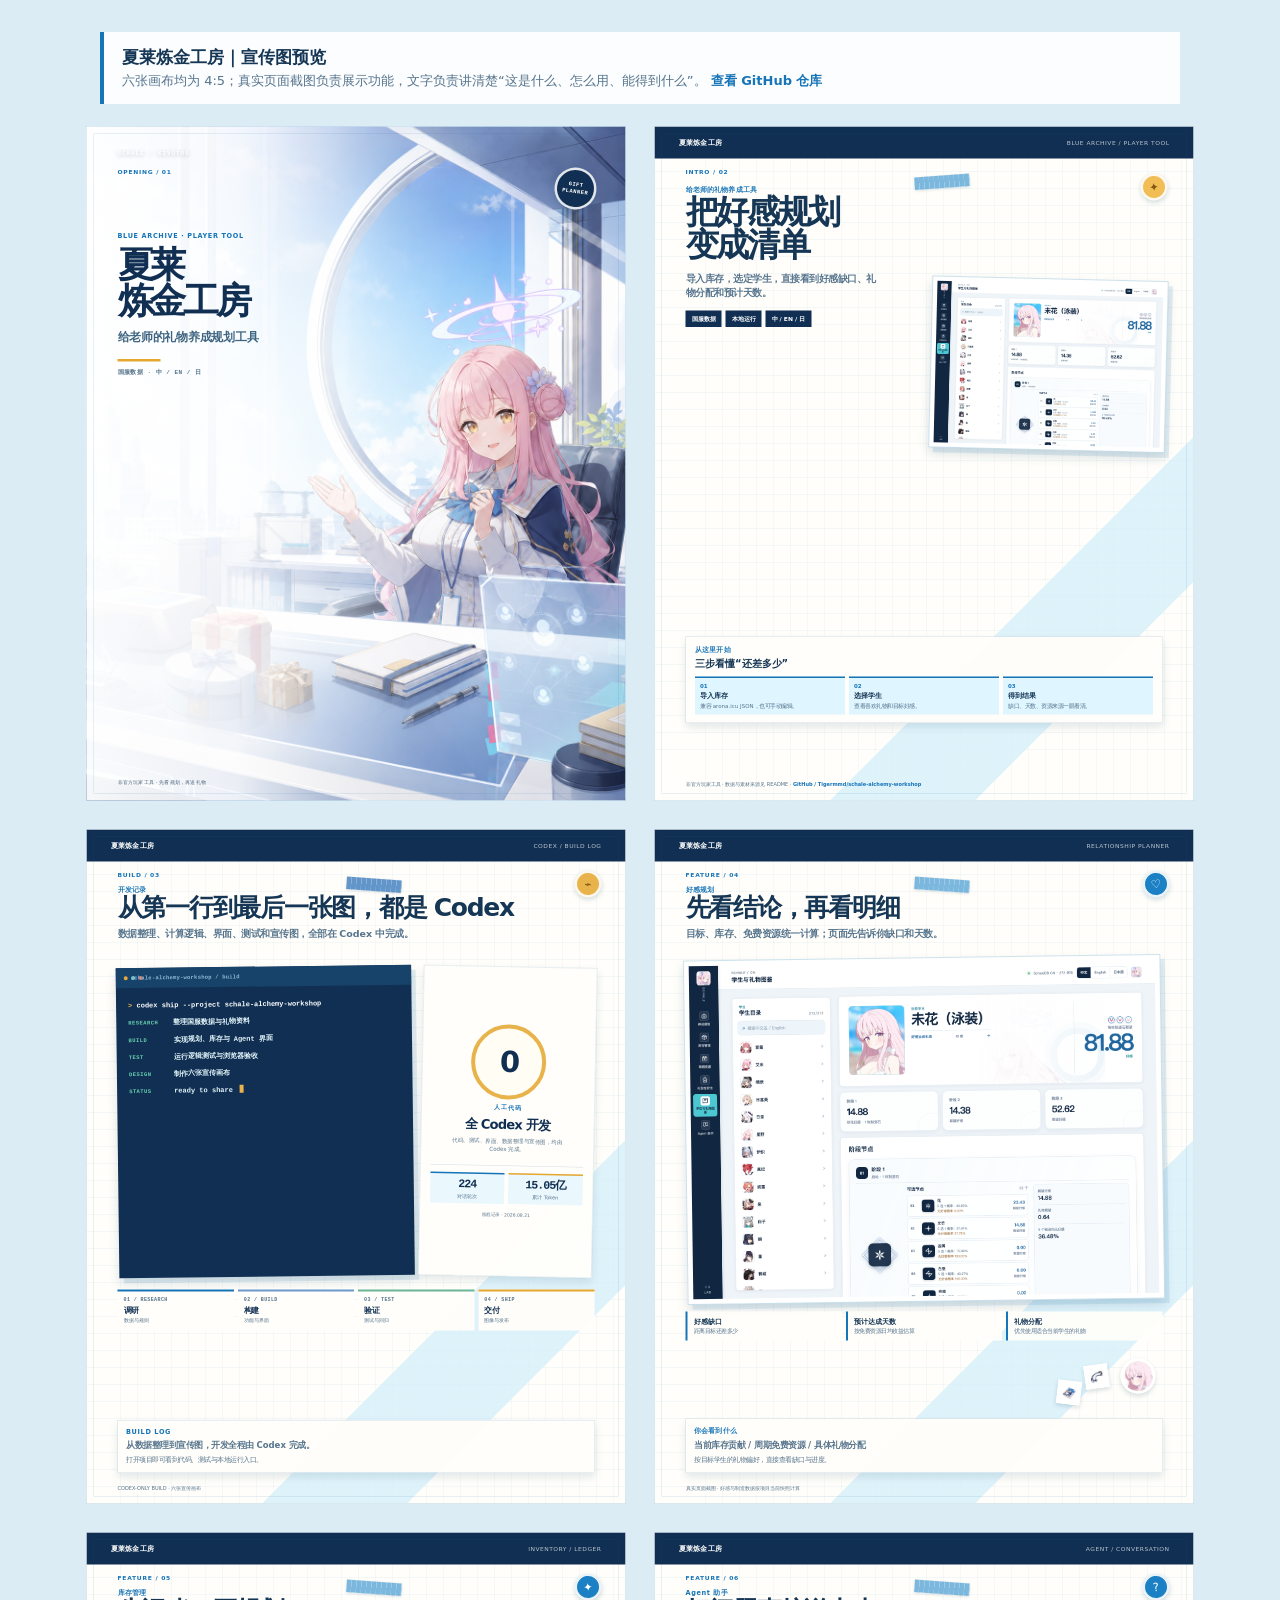
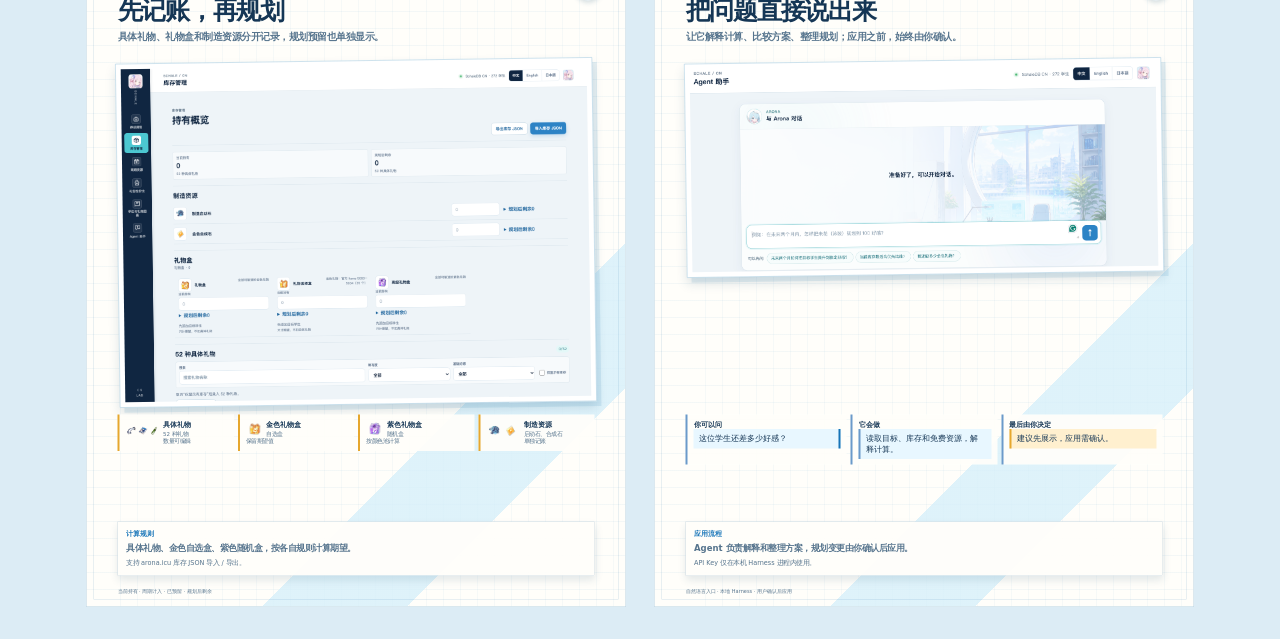
==== commit 3b4f5a7c: "docs: simplify planning terminology" ====
--- a/docs/promotion/scrapbook/preview.html
+++ b/docs/promotion/scrapbook/preview.html
@@ -264,13 +264,13 @@
     <div class="sheet-frame"><section class="sheet opening" id="opening">
       <img class="opening-image" src="opening-hero.png" alt="夏莱办公室与礼物规划主视觉">
       <div class="opening-wash"></div><div class="opening-topline">SCHALÉ / KIVOTOS</div><div class="opening-tag">OPENING / 01</div>
-      <div class="opening-copy"><p class="eyebrow">BLUE ARCHIVE · PLAYER TOOL</p><h1>夏莱<br>炼金工房</h1><p class="opening-lead">给老师的礼物养成规划工具</p><div class="opening-rule"></div><p class="opening-meta">国服口径 · 中 / EN / 日</p></div>
+      <div class="opening-copy"><p class="eyebrow">BLUE ARCHIVE · PLAYER TOOL</p><h1>夏莱<br>炼金工房</h1><p class="opening-lead">给老师的礼物养成规划工具</p><div class="opening-rule"></div><p class="opening-meta">国服数据 · 中 / EN / 日</p></div>
       <div class="opening-badge">GIFT<br>PLANNER</div><p class="opening-foot">非官方玩家工具 · 先看规划，再送礼物</p>
     </section></div>
     <div class="sheet-frame"><section class="sheet cover" id="cover">
       <div class="topbar"><strong>夏莱炼金工房</strong><span>BLUE ARCHIVE / PLAYER TOOL</span></div>
       <div class="page-tag">INTRO / 02</div><span class="tape"></span><span class="sticker">✦</span>
-      <div class="cover-intro"><p class="eyebrow">给老师的礼物养成工具</p><h1>把好感规划<br>变成清单</h1><p class="lead">导入库存，选定学生，直接看到好感缺口、礼物分配和预计天数。</p><div class="cover-label"><span class="label">国服口径</span><span class="label">本地运行</span><span class="label">中 / EN / 日</span></div></div>
+      <div class="cover-intro"><p class="eyebrow">给老师的礼物养成工具</p><h1>把好感规划<br>变成清单</h1><p class="lead">导入库存，选定学生，直接看到好感缺口、礼物分配和预计天数。</p><div class="cover-label"><span class="label">国服数据</span><span class="label">本地运行</span><span class="label">中 / EN / 日</span></div></div>
       <div class="cover-shot"><img src="screens/relationship.png" alt="学生关系与制造页面截图"></div>
       <div class="paper cover-guide"><p class="eyebrow">从这里开始</p><p class="cover-guide-title">三步看懂“还差多少”</p><div class="cover-steps"><div class="cover-step"><b>01</b><strong>导入库存</strong><span>兼容 arona.icu JSON，也可手动编辑。</span></div><div class="cover-step"><b>02</b><strong>选择学生</strong><span>查看喜欢礼物和目标好感。</span></div><div class="cover-step"><b>03</b><strong>得到结果</strong><span>缺口、天数、资源来源一眼看清。</span></div></div></div>
       <p class="cover-foot">非官方玩家工具 · 数据与素材来源见 README · <a href="https://github.com/Tigermmd/schale-alchemy-workshop" target="_blank" rel="noreferrer">GitHub / Tigermmd/schale-alchemy-workshop</a></p>
@@ -279,8 +279,8 @@
     <div class="sheet-frame"><section class="sheet feature codex" id="codex">
       <div class="topbar"><strong>夏莱炼金工房</strong><span>CODEX / BUILD LOG</span></div><div class="page-tag">BUILD / 03</div><span class="tape"></span><span class="sticker">⌁</span>
       <div class="feature-head"><p class="eyebrow">开发记录</p><h2>从第一行到最后一张图，都是 Codex</h2><p class="lead">数据整理、计算逻辑、界面、测试和宣传图，全部在 Codex 中完成。</p></div>
-      <div class="codex-board"><div class="codex-terminal"><div class="codex-terminal-bar"><i></i><span>schale-alchemy-workshop / build</span></div><div class="codex-terminal-body"><div class="codex-terminal-command">codex ship --project schale-alchemy-workshop</div><div class="codex-terminal-line"><b>RESEARCH</b><span>整理国服口径与礼物数据</span></div><div class="codex-terminal-line"><b>BUILD</b><span>实现规划、库存与 Agent 界面</span></div><div class="codex-terminal-line"><b>TEST</b><span>运行逻辑测试与浏览器验收</span></div><div class="codex-terminal-line"><b>DESIGN</b><span>制作六张宣传画布</span></div><div class="codex-terminal-line"><b>STATUS</b><span>ready to share <span class="codex-terminal-cursor" aria-hidden="true"></span></span></div></div></div><div class="codex-proof"><span class="codex-proof-mark">0</span><span class="codex-proof-label">人工代码</span><strong>全 Codex 开发</strong><small>代码、测试、界面、数据整理与宣传图，均由 Codex 完成。</small><div class="codex-stats"><div class="codex-stat"><strong>224</strong><span>对话轮次</span></div><div class="codex-stat"><strong>15.05亿</strong><span>累计 Token</span></div></div><p class="codex-stats-note">线程记录 · 2026.08.21</p></div></div>
-      <div class="codex-phases"><div class="codex-phase"><b>01 / RESEARCH</b><strong>调研</strong><span>数据与口径</span></div><div class="codex-phase"><b>02 / BUILD</b><strong>构建</strong><span>功能与界面</span></div><div class="codex-phase"><b>03 / TEST</b><strong>验证</strong><span>测试与回归</span></div><div class="codex-phase"><b>04 / SHIP</b><strong>交付</strong><span>图像与发布</span></div></div>
+      <div class="codex-board"><div class="codex-terminal"><div class="codex-terminal-bar"><i></i><span>schale-alchemy-workshop / build</span></div><div class="codex-terminal-body"><div class="codex-terminal-command">codex ship --project schale-alchemy-workshop</div><div class="codex-terminal-line"><b>RESEARCH</b><span>整理国服数据与礼物资料</span></div><div class="codex-terminal-line"><b>BUILD</b><span>实现规划、库存与 Agent 界面</span></div><div class="codex-terminal-line"><b>TEST</b><span>运行逻辑测试与浏览器验收</span></div><div class="codex-terminal-line"><b>DESIGN</b><span>制作六张宣传画布</span></div><div class="codex-terminal-line"><b>STATUS</b><span>ready to share <span class="codex-terminal-cursor" aria-hidden="true"></span></span></div></div></div><div class="codex-proof"><span class="codex-proof-mark">0</span><span class="codex-proof-label">人工代码</span><strong>全 Codex 开发</strong><small>代码、测试、界面、数据整理与宣传图，均由 Codex 完成。</small><div class="codex-stats"><div class="codex-stat"><strong>224</strong><span>对话轮次</span></div><div class="codex-stat"><strong>15.05亿</strong><span>累计 Token</span></div></div><p class="codex-stats-note">线程记录 · 2026.08.21</p></div></div>
+      <div class="codex-phases"><div class="codex-phase"><b>01 / RESEARCH</b><strong>调研</strong><span>数据与规则</span></div><div class="codex-phase"><b>02 / BUILD</b><strong>构建</strong><span>功能与界面</span></div><div class="codex-phase"><b>03 / TEST</b><strong>验证</strong><span>测试与回归</span></div><div class="codex-phase"><b>04 / SHIP</b><strong>交付</strong><span>图像与发布</span></div></div>
       <div class="paper feature-note"><p class="eyebrow">BUILD LOG</p><p class="lead">从数据整理到宣传图，开发全程由 Codex 完成。</p><p class="fine">打开项目即可看到代码、测试与本地运行入口。</p></div><p class="footer">CODEX-ONLY BUILD · 六张宣传画布</p>
     </section></div>
 
@@ -297,7 +297,7 @@
       <div class="feature-head"><p class="eyebrow">库存管理</p><h2>先记账，再规划</h2><p class="lead">具体礼物、礼物盒和制造资源分开记录，规划预留也单独显示。</p></div>
       <div class="screen"><img src="screens/inventory.png" alt="库存管理页面截图"></div>
       <div class="info-strip"><div class="info-card"><span class="gift-icons" aria-hidden="true"><img src="gift-5000.webp" alt=""><img src="gift-5004.webp" alt=""><img src="gift-5013.webp" alt=""></span><strong>具体礼物</strong><span>52 种礼物<br>数量可编辑</span></div><div class="info-card"><img src="../../../assets/items/100008.webp" alt="金色礼物自选盒"><strong>金色礼物盒</strong><span>自选盒<br>保留期望值</span></div><div class="info-card"><img src="../../../assets/items/100009.webp" alt="紫色礼物随机盒"><strong>紫色礼物盒</strong><span>随机盒<br>按颜色池计算</span></div><div class="info-card"><span class="resource-icons" aria-hidden="true"><img src="../../../assets/items/3.webp" alt=""><img src="../../../assets/items/82.webp" alt=""></span><strong>制造资源</strong><span>启动石、合成石<br>单独记账</span></div></div>
-      <div class="paper feature-note"><p class="eyebrow">账本口径</p><p class="lead">具体礼物、金色自选盒、紫色随机盒，按各自规则计算期望。</p><p class="fine">支持 arona.icu 库存 JSON 导入 / 导出。</p></div><p class="footer">当前持有 · 周期计入 · 已预留 · 规划后剩余</p>
+      <div class="paper feature-note"><p class="eyebrow">计算规则</p><p class="lead">具体礼物、金色自选盒、紫色随机盒，按各自规则计算期望。</p><p class="fine">支持 arona.icu 库存 JSON 导入 / 导出。</p></div><p class="footer">当前持有 · 周期计入 · 已预留 · 规划后剩余</p>
     </section></div>
 
     <div class="sheet-frame"><section class="sheet feature agent" id="agent">
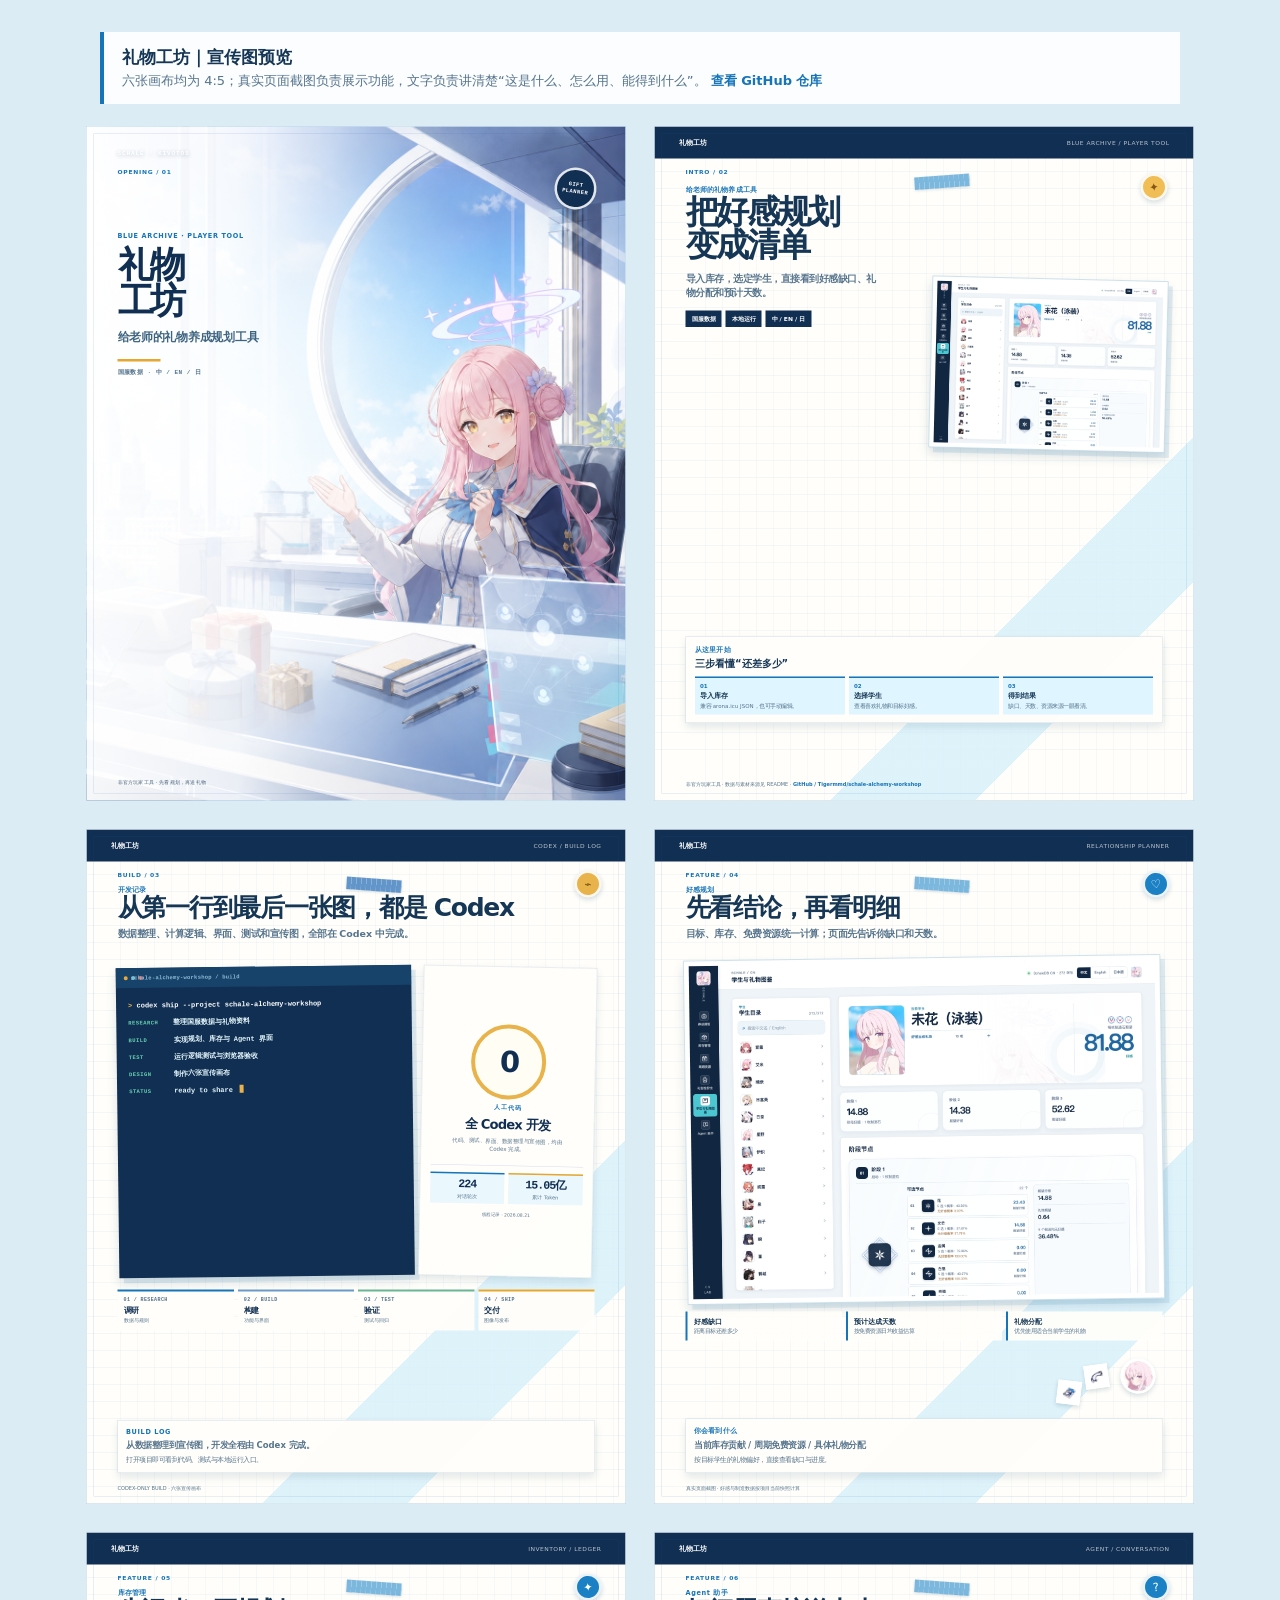
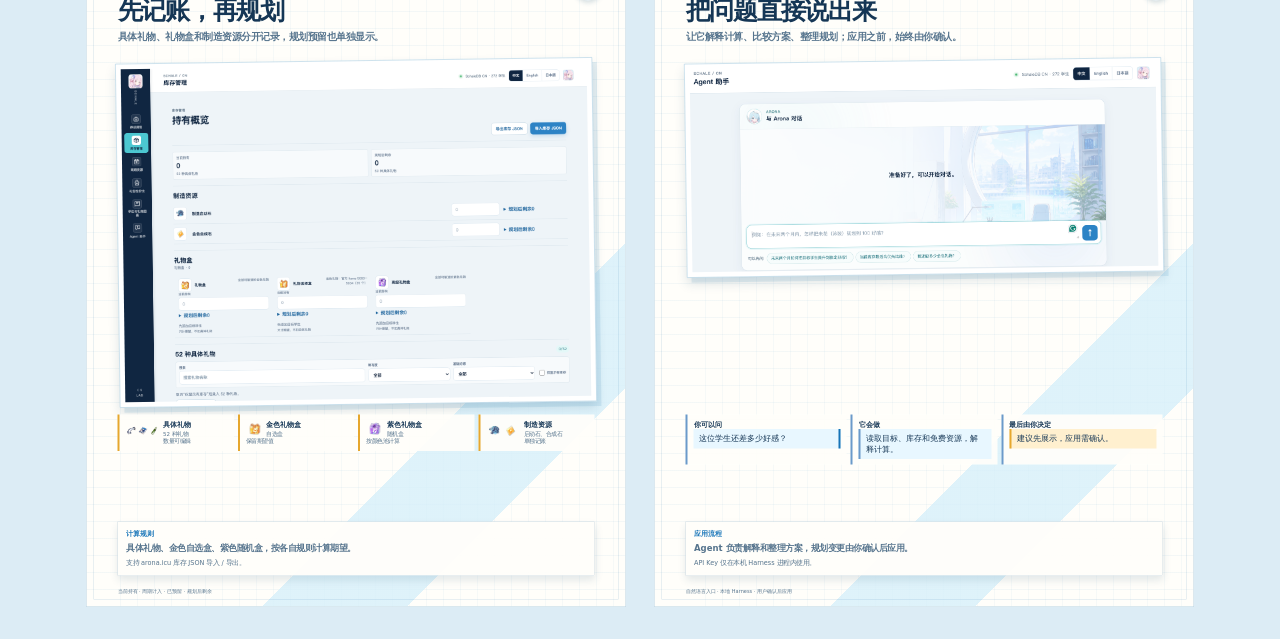
==== commit 28e2936a: "refactor: rename public brand to gift workshop" ====
--- a/docs/promotion/scrapbook/preview.html
+++ b/docs/promotion/scrapbook/preview.html
@@ -3,7 +3,7 @@
 <head>
   <meta charset="utf-8">
   <meta name="viewport" content="width=device-width, initial-scale=1">
-  <title>夏莱炼金工房｜宣传图预览</title>
+  <title>礼物工坊｜宣传图预览</title>
   <style>
     :root {
       --navy: #102f52;
@@ -259,16 +259,16 @@
   </style>
 </head>
 <body>
-  <div class="intro"><strong>夏莱炼金工房｜宣传图预览</strong>六张画布均为 4:5；真实页面截图负责展示功能，文字负责讲清楚“这是什么、怎么用、能得到什么”。 <a href="https://github.com/Tigermmd/schale-alchemy-workshop" target="_blank" rel="noreferrer">查看 GitHub 仓库</a></div>
+  <div class="intro"><strong>礼物工坊｜宣传图预览</strong>六张画布均为 4:5；真实页面截图负责展示功能，文字负责讲清楚“这是什么、怎么用、能得到什么”。 <a href="https://github.com/Tigermmd/schale-alchemy-workshop" target="_blank" rel="noreferrer">查看 GitHub 仓库</a></div>
   <main class="gallery">
     <div class="sheet-frame"><section class="sheet opening" id="opening">
       <img class="opening-image" src="opening-hero.png" alt="夏莱办公室与礼物规划主视觉">
       <div class="opening-wash"></div><div class="opening-topline">SCHALÉ / KIVOTOS</div><div class="opening-tag">OPENING / 01</div>
-      <div class="opening-copy"><p class="eyebrow">BLUE ARCHIVE · PLAYER TOOL</p><h1>夏莱<br>炼金工房</h1><p class="opening-lead">给老师的礼物养成规划工具</p><div class="opening-rule"></div><p class="opening-meta">国服数据 · 中 / EN / 日</p></div>
+      <div class="opening-copy"><p class="eyebrow">BLUE ARCHIVE · PLAYER TOOL</p><h1>礼物<br>工坊</h1><p class="opening-lead">给老师的礼物养成规划工具</p><div class="opening-rule"></div><p class="opening-meta">国服数据 · 中 / EN / 日</p></div>
       <div class="opening-badge">GIFT<br>PLANNER</div><p class="opening-foot">非官方玩家工具 · 先看规划，再送礼物</p>
     </section></div>
     <div class="sheet-frame"><section class="sheet cover" id="cover">
-      <div class="topbar"><strong>夏莱炼金工房</strong><span>BLUE ARCHIVE / PLAYER TOOL</span></div>
+      <div class="topbar"><strong>礼物工坊</strong><span>BLUE ARCHIVE / PLAYER TOOL</span></div>
       <div class="page-tag">INTRO / 02</div><span class="tape"></span><span class="sticker">✦</span>
       <div class="cover-intro"><p class="eyebrow">给老师的礼物养成工具</p><h1>把好感规划<br>变成清单</h1><p class="lead">导入库存，选定学生，直接看到好感缺口、礼物分配和预计天数。</p><div class="cover-label"><span class="label">国服数据</span><span class="label">本地运行</span><span class="label">中 / EN / 日</span></div></div>
       <div class="cover-shot"><img src="screens/relationship.png" alt="学生关系与制造页面截图"></div>
@@ -277,7 +277,7 @@
     </section></div>
 
     <div class="sheet-frame"><section class="sheet feature codex" id="codex">
-      <div class="topbar"><strong>夏莱炼金工房</strong><span>CODEX / BUILD LOG</span></div><div class="page-tag">BUILD / 03</div><span class="tape"></span><span class="sticker">⌁</span>
+      <div class="topbar"><strong>礼物工坊</strong><span>CODEX / BUILD LOG</span></div><div class="page-tag">BUILD / 03</div><span class="tape"></span><span class="sticker">⌁</span>
       <div class="feature-head"><p class="eyebrow">开发记录</p><h2>从第一行到最后一张图，都是 Codex</h2><p class="lead">数据整理、计算逻辑、界面、测试和宣传图，全部在 Codex 中完成。</p></div>
       <div class="codex-board"><div class="codex-terminal"><div class="codex-terminal-bar"><i></i><span>schale-alchemy-workshop / build</span></div><div class="codex-terminal-body"><div class="codex-terminal-command">codex ship --project schale-alchemy-workshop</div><div class="codex-terminal-line"><b>RESEARCH</b><span>整理国服数据与礼物资料</span></div><div class="codex-terminal-line"><b>BUILD</b><span>实现规划、库存与 Agent 界面</span></div><div class="codex-terminal-line"><b>TEST</b><span>运行逻辑测试与浏览器验收</span></div><div class="codex-terminal-line"><b>DESIGN</b><span>制作六张宣传画布</span></div><div class="codex-terminal-line"><b>STATUS</b><span>ready to share <span class="codex-terminal-cursor" aria-hidden="true"></span></span></div></div></div><div class="codex-proof"><span class="codex-proof-mark">0</span><span class="codex-proof-label">人工代码</span><strong>全 Codex 开发</strong><small>代码、测试、界面、数据整理与宣传图，均由 Codex 完成。</small><div class="codex-stats"><div class="codex-stat"><strong>224</strong><span>对话轮次</span></div><div class="codex-stat"><strong>15.05亿</strong><span>累计 Token</span></div></div><p class="codex-stats-note">线程记录 · 2026.08.21</p></div></div>
       <div class="codex-phases"><div class="codex-phase"><b>01 / RESEARCH</b><strong>调研</strong><span>数据与规则</span></div><div class="codex-phase"><b>02 / BUILD</b><strong>构建</strong><span>功能与界面</span></div><div class="codex-phase"><b>03 / TEST</b><strong>验证</strong><span>测试与回归</span></div><div class="codex-phase"><b>04 / SHIP</b><strong>交付</strong><span>图像与发布</span></div></div>
@@ -285,7 +285,7 @@
     </section></div>
 
     <div class="sheet-frame"><section class="sheet feature planner" id="planner">
-      <div class="topbar"><strong>夏莱炼金工房</strong><span>RELATIONSHIP PLANNER</span></div><div class="page-tag">FEATURE / 04</div><span class="tape"></span><span class="sticker">♡</span>
+      <div class="topbar"><strong>礼物工坊</strong><span>RELATIONSHIP PLANNER</span></div><div class="page-tag">FEATURE / 04</div><span class="tape"></span><span class="sticker">♡</span>
       <div class="feature-head"><p class="eyebrow">好感规划</p><h2>先看结论，再看明细</h2><p class="lead">目标、库存、免费资源统一计算；页面先告诉你缺口和天数。</p></div>
       <div class="screen"><img src="screens/relationship.png" alt="学生关系与制造页面截图"></div><img class="portrait" src="student-10122.webp" alt="学生头像"><img class="gift g1" src="gift-5000.webp" alt="礼物图标"><img class="gift g2" src="gift-5004.webp" alt="礼物图标">
       <div class="info-strip"><div class="info-card"><strong>好感缺口</strong><span>距离目标还差多少</span></div><div class="info-card"><strong>预计达成天数</strong><span>按免费资源日均收益估算</span></div><div class="info-card"><strong>礼物分配</strong><span>优先使用适合当前学生的礼物</span></div></div>
@@ -293,7 +293,7 @@
     </section></div>
 
     <div class="sheet-frame"><section class="sheet feature inventory" id="inventory">
-      <div class="topbar"><strong>夏莱炼金工房</strong><span>INVENTORY / LEDGER</span></div><div class="page-tag">FEATURE / 05</div><span class="tape"></span><span class="sticker">✦</span>
+      <div class="topbar"><strong>礼物工坊</strong><span>INVENTORY / LEDGER</span></div><div class="page-tag">FEATURE / 05</div><span class="tape"></span><span class="sticker">✦</span>
       <div class="feature-head"><p class="eyebrow">库存管理</p><h2>先记账，再规划</h2><p class="lead">具体礼物、礼物盒和制造资源分开记录，规划预留也单独显示。</p></div>
       <div class="screen"><img src="screens/inventory.png" alt="库存管理页面截图"></div>
       <div class="info-strip"><div class="info-card"><span class="gift-icons" aria-hidden="true"><img src="gift-5000.webp" alt=""><img src="gift-5004.webp" alt=""><img src="gift-5013.webp" alt=""></span><strong>具体礼物</strong><span>52 种礼物<br>数量可编辑</span></div><div class="info-card"><img src="../../../assets/items/100008.webp" alt="金色礼物自选盒"><strong>金色礼物盒</strong><span>自选盒<br>保留期望值</span></div><div class="info-card"><img src="../../../assets/items/100009.webp" alt="紫色礼物随机盒"><strong>紫色礼物盒</strong><span>随机盒<br>按颜色池计算</span></div><div class="info-card"><span class="resource-icons" aria-hidden="true"><img src="../../../assets/items/3.webp" alt=""><img src="../../../assets/items/82.webp" alt=""></span><strong>制造资源</strong><span>启动石、合成石<br>单独记账</span></div></div>
@@ -301,7 +301,7 @@
     </section></div>
 
     <div class="sheet-frame"><section class="sheet feature agent" id="agent">
-      <div class="topbar"><strong>夏莱炼金工房</strong><span>AGENT / CONVERSATION</span></div><div class="page-tag">FEATURE / 06</div><span class="tape"></span><span class="sticker">?</span>
+      <div class="topbar"><strong>礼物工坊</strong><span>AGENT / CONVERSATION</span></div><div class="page-tag">FEATURE / 06</div><span class="tape"></span><span class="sticker">?</span>
       <div class="feature-head"><p class="eyebrow">Agent 助手</p><h2>把问题直接说出来</h2><p class="lead">让它解释计算、比较方案、整理规划；应用之前，始终由你确认。</p></div>
       <div class="screen"><img src="screens/agent.png" alt="Agent 助手页面截图"></div>
       <div class="info-strip"><div class="info-card"><strong>你可以问</strong><div class="bubble user">这位学生还差多少好感？</div></div><div class="info-card"><strong>它会做</strong><div class="bubble answer">读取目标、库存和免费资源，解释计算。</div></div><div class="info-card"><strong>最后由你决定</strong><div class="bubble confirm">建议先展示，应用需确认。</div></div></div>
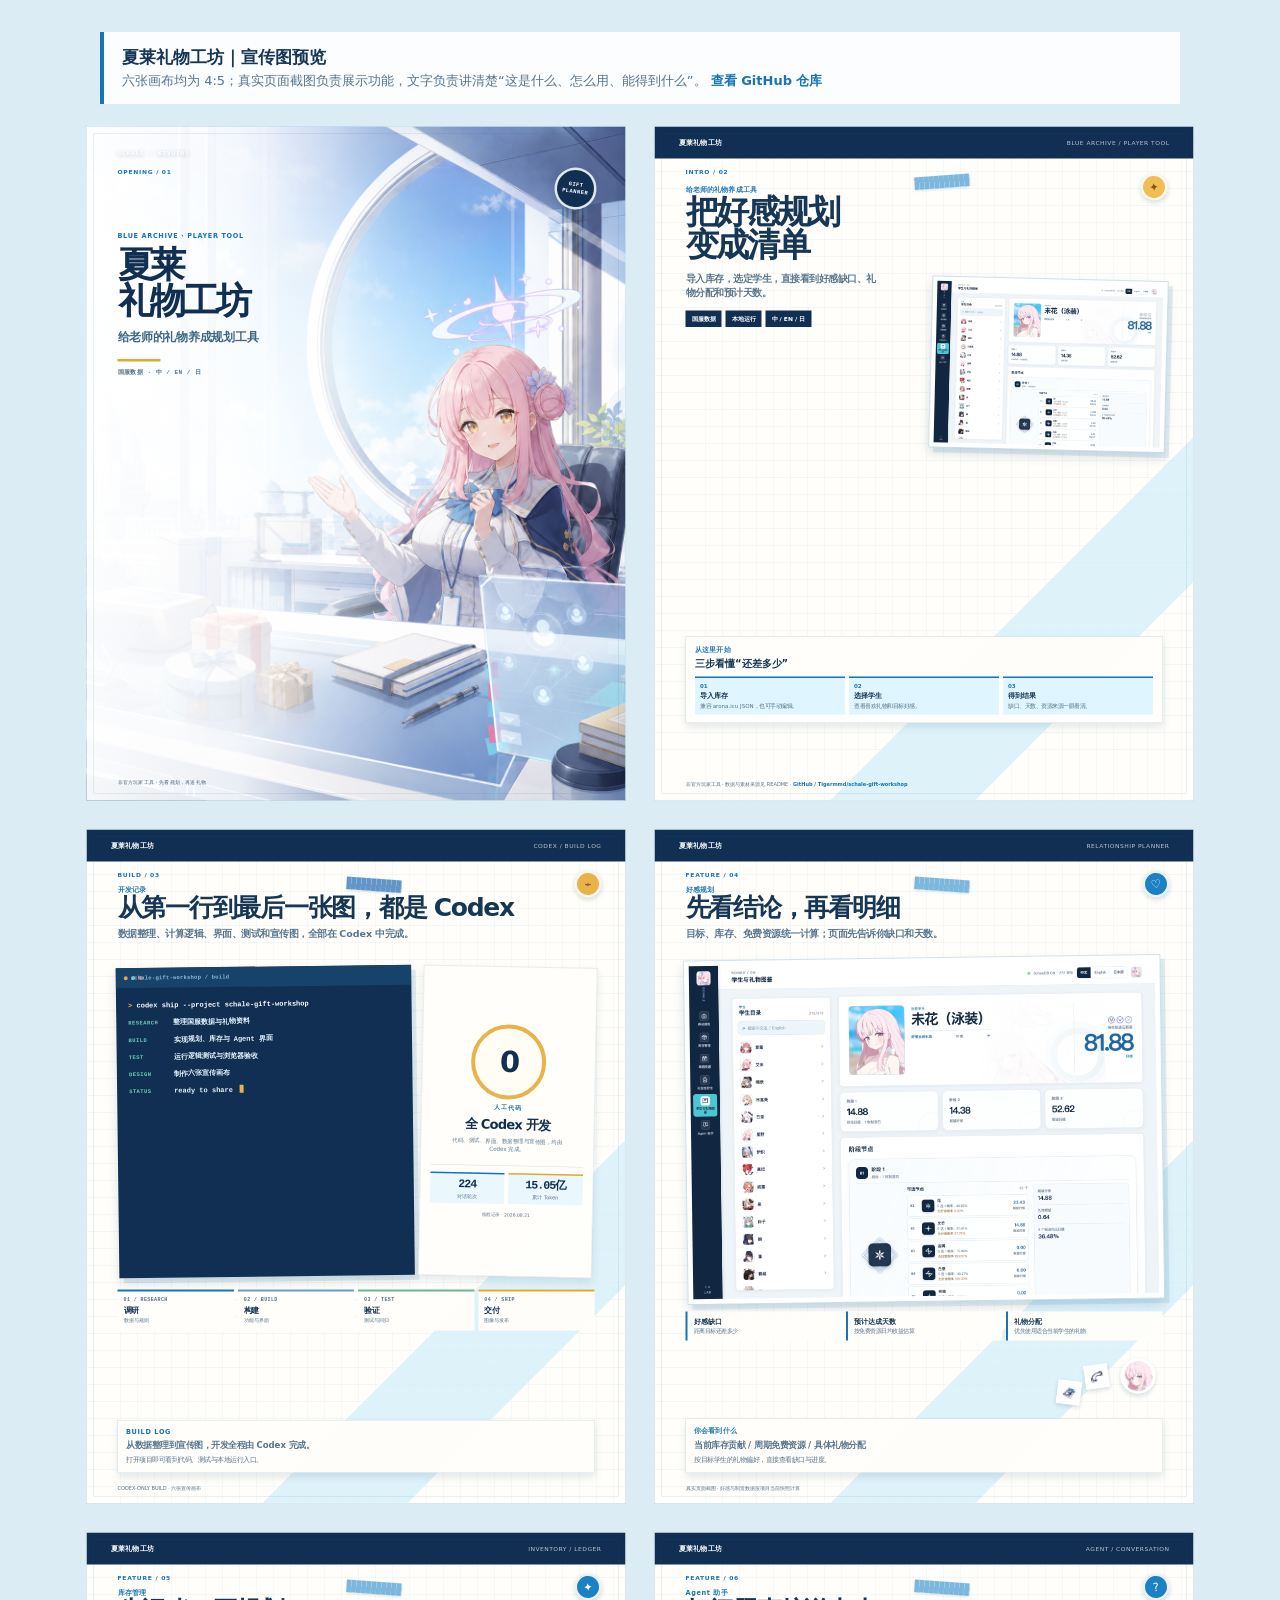
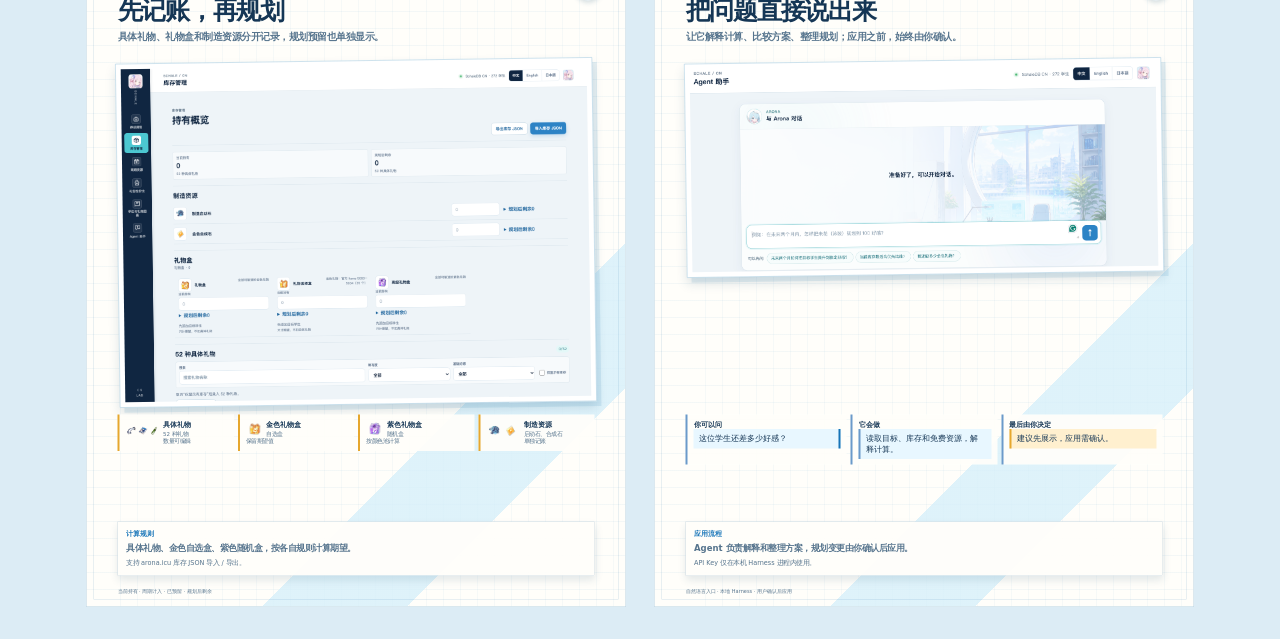
==== commit 060972b5: "chore: restore schale project name" ====
--- a/docs/promotion/scrapbook/preview.html
+++ b/docs/promotion/scrapbook/preview.html
@@ -3,7 +3,7 @@
 <head>
   <meta charset="utf-8">
   <meta name="viewport" content="width=device-width, initial-scale=1">
-  <title>礼物工坊｜宣传图预览</title>
+  <title>夏莱礼物工坊｜宣传图预览</title>
   <style>
     :root {
       --navy: #102f52;
@@ -259,33 +259,33 @@
   </style>
 </head>
 <body>
-  <div class="intro"><strong>礼物工坊｜宣传图预览</strong>六张画布均为 4:5；真实页面截图负责展示功能，文字负责讲清楚“这是什么、怎么用、能得到什么”。 <a href="https://github.com/Tigermmd/schale-alchemy-workshop" target="_blank" rel="noreferrer">查看 GitHub 仓库</a></div>
+  <div class="intro"><strong>夏莱礼物工坊｜宣传图预览</strong>六张画布均为 4:5；真实页面截图负责展示功能，文字负责讲清楚“这是什么、怎么用、能得到什么”。 <a href="https://github.com/Tigermmd/schale-gift-workshop" target="_blank" rel="noreferrer">查看 GitHub 仓库</a></div>
   <main class="gallery">
     <div class="sheet-frame"><section class="sheet opening" id="opening">
       <img class="opening-image" src="opening-hero.png" alt="夏莱办公室与礼物规划主视觉">
       <div class="opening-wash"></div><div class="opening-topline">SCHALÉ / KIVOTOS</div><div class="opening-tag">OPENING / 01</div>
-      <div class="opening-copy"><p class="eyebrow">BLUE ARCHIVE · PLAYER TOOL</p><h1>礼物<br>工坊</h1><p class="opening-lead">给老师的礼物养成规划工具</p><div class="opening-rule"></div><p class="opening-meta">国服数据 · 中 / EN / 日</p></div>
+      <div class="opening-copy"><p class="eyebrow">BLUE ARCHIVE · PLAYER TOOL</p><h1>夏莱<br>礼物工坊</h1><p class="opening-lead">给老师的礼物养成规划工具</p><div class="opening-rule"></div><p class="opening-meta">国服数据 · 中 / EN / 日</p></div>
       <div class="opening-badge">GIFT<br>PLANNER</div><p class="opening-foot">非官方玩家工具 · 先看规划，再送礼物</p>
     </section></div>
     <div class="sheet-frame"><section class="sheet cover" id="cover">
-      <div class="topbar"><strong>礼物工坊</strong><span>BLUE ARCHIVE / PLAYER TOOL</span></div>
+      <div class="topbar"><strong>夏莱礼物工坊</strong><span>BLUE ARCHIVE / PLAYER TOOL</span></div>
       <div class="page-tag">INTRO / 02</div><span class="tape"></span><span class="sticker">✦</span>
       <div class="cover-intro"><p class="eyebrow">给老师的礼物养成工具</p><h1>把好感规划<br>变成清单</h1><p class="lead">导入库存，选定学生，直接看到好感缺口、礼物分配和预计天数。</p><div class="cover-label"><span class="label">国服数据</span><span class="label">本地运行</span><span class="label">中 / EN / 日</span></div></div>
       <div class="cover-shot"><img src="screens/relationship.png" alt="学生关系与制造页面截图"></div>
       <div class="paper cover-guide"><p class="eyebrow">从这里开始</p><p class="cover-guide-title">三步看懂“还差多少”</p><div class="cover-steps"><div class="cover-step"><b>01</b><strong>导入库存</strong><span>兼容 arona.icu JSON，也可手动编辑。</span></div><div class="cover-step"><b>02</b><strong>选择学生</strong><span>查看喜欢礼物和目标好感。</span></div><div class="cover-step"><b>03</b><strong>得到结果</strong><span>缺口、天数、资源来源一眼看清。</span></div></div></div>
-      <p class="cover-foot">非官方玩家工具 · 数据与素材来源见 README · <a href="https://github.com/Tigermmd/schale-alchemy-workshop" target="_blank" rel="noreferrer">GitHub / Tigermmd/schale-alchemy-workshop</a></p>
+      <p class="cover-foot">非官方玩家工具 · 数据与素材来源见 README · <a href="https://github.com/Tigermmd/schale-gift-workshop" target="_blank" rel="noreferrer">GitHub / Tigermmd/schale-gift-workshop</a></p>
     </section></div>
 
     <div class="sheet-frame"><section class="sheet feature codex" id="codex">
-      <div class="topbar"><strong>礼物工坊</strong><span>CODEX / BUILD LOG</span></div><div class="page-tag">BUILD / 03</div><span class="tape"></span><span class="sticker">⌁</span>
+      <div class="topbar"><strong>夏莱礼物工坊</strong><span>CODEX / BUILD LOG</span></div><div class="page-tag">BUILD / 03</div><span class="tape"></span><span class="sticker">⌁</span>
       <div class="feature-head"><p class="eyebrow">开发记录</p><h2>从第一行到最后一张图，都是 Codex</h2><p class="lead">数据整理、计算逻辑、界面、测试和宣传图，全部在 Codex 中完成。</p></div>
-      <div class="codex-board"><div class="codex-terminal"><div class="codex-terminal-bar"><i></i><span>schale-alchemy-workshop / build</span></div><div class="codex-terminal-body"><div class="codex-terminal-command">codex ship --project schale-alchemy-workshop</div><div class="codex-terminal-line"><b>RESEARCH</b><span>整理国服数据与礼物资料</span></div><div class="codex-terminal-line"><b>BUILD</b><span>实现规划、库存与 Agent 界面</span></div><div class="codex-terminal-line"><b>TEST</b><span>运行逻辑测试与浏览器验收</span></div><div class="codex-terminal-line"><b>DESIGN</b><span>制作六张宣传画布</span></div><div class="codex-terminal-line"><b>STATUS</b><span>ready to share <span class="codex-terminal-cursor" aria-hidden="true"></span></span></div></div></div><div class="codex-proof"><span class="codex-proof-mark">0</span><span class="codex-proof-label">人工代码</span><strong>全 Codex 开发</strong><small>代码、测试、界面、数据整理与宣传图，均由 Codex 完成。</small><div class="codex-stats"><div class="codex-stat"><strong>224</strong><span>对话轮次</span></div><div class="codex-stat"><strong>15.05亿</strong><span>累计 Token</span></div></div><p class="codex-stats-note">线程记录 · 2026.08.21</p></div></div>
+      <div class="codex-board"><div class="codex-terminal"><div class="codex-terminal-bar"><i></i><span>schale-gift-workshop / build</span></div><div class="codex-terminal-body"><div class="codex-terminal-command">codex ship --project schale-gift-workshop</div><div class="codex-terminal-line"><b>RESEARCH</b><span>整理国服数据与礼物资料</span></div><div class="codex-terminal-line"><b>BUILD</b><span>实现规划、库存与 Agent 界面</span></div><div class="codex-terminal-line"><b>TEST</b><span>运行逻辑测试与浏览器验收</span></div><div class="codex-terminal-line"><b>DESIGN</b><span>制作六张宣传画布</span></div><div class="codex-terminal-line"><b>STATUS</b><span>ready to share <span class="codex-terminal-cursor" aria-hidden="true"></span></span></div></div></div><div class="codex-proof"><span class="codex-proof-mark">0</span><span class="codex-proof-label">人工代码</span><strong>全 Codex 开发</strong><small>代码、测试、界面、数据整理与宣传图，均由 Codex 完成。</small><div class="codex-stats"><div class="codex-stat"><strong>224</strong><span>对话轮次</span></div><div class="codex-stat"><strong>15.05亿</strong><span>累计 Token</span></div></div><p class="codex-stats-note">线程记录 · 2026.08.21</p></div></div>
       <div class="codex-phases"><div class="codex-phase"><b>01 / RESEARCH</b><strong>调研</strong><span>数据与规则</span></div><div class="codex-phase"><b>02 / BUILD</b><strong>构建</strong><span>功能与界面</span></div><div class="codex-phase"><b>03 / TEST</b><strong>验证</strong><span>测试与回归</span></div><div class="codex-phase"><b>04 / SHIP</b><strong>交付</strong><span>图像与发布</span></div></div>
       <div class="paper feature-note"><p class="eyebrow">BUILD LOG</p><p class="lead">从数据整理到宣传图，开发全程由 Codex 完成。</p><p class="fine">打开项目即可看到代码、测试与本地运行入口。</p></div><p class="footer">CODEX-ONLY BUILD · 六张宣传画布</p>
     </section></div>
 
     <div class="sheet-frame"><section class="sheet feature planner" id="planner">
-      <div class="topbar"><strong>礼物工坊</strong><span>RELATIONSHIP PLANNER</span></div><div class="page-tag">FEATURE / 04</div><span class="tape"></span><span class="sticker">♡</span>
+      <div class="topbar"><strong>夏莱礼物工坊</strong><span>RELATIONSHIP PLANNER</span></div><div class="page-tag">FEATURE / 04</div><span class="tape"></span><span class="sticker">♡</span>
       <div class="feature-head"><p class="eyebrow">好感规划</p><h2>先看结论，再看明细</h2><p class="lead">目标、库存、免费资源统一计算；页面先告诉你缺口和天数。</p></div>
       <div class="screen"><img src="screens/relationship.png" alt="学生关系与制造页面截图"></div><img class="portrait" src="student-10122.webp" alt="学生头像"><img class="gift g1" src="gift-5000.webp" alt="礼物图标"><img class="gift g2" src="gift-5004.webp" alt="礼物图标">
       <div class="info-strip"><div class="info-card"><strong>好感缺口</strong><span>距离目标还差多少</span></div><div class="info-card"><strong>预计达成天数</strong><span>按免费资源日均收益估算</span></div><div class="info-card"><strong>礼物分配</strong><span>优先使用适合当前学生的礼物</span></div></div>
@@ -293,7 +293,7 @@
     </section></div>
 
     <div class="sheet-frame"><section class="sheet feature inventory" id="inventory">
-      <div class="topbar"><strong>礼物工坊</strong><span>INVENTORY / LEDGER</span></div><div class="page-tag">FEATURE / 05</div><span class="tape"></span><span class="sticker">✦</span>
+      <div class="topbar"><strong>夏莱礼物工坊</strong><span>INVENTORY / LEDGER</span></div><div class="page-tag">FEATURE / 05</div><span class="tape"></span><span class="sticker">✦</span>
       <div class="feature-head"><p class="eyebrow">库存管理</p><h2>先记账，再规划</h2><p class="lead">具体礼物、礼物盒和制造资源分开记录，规划预留也单独显示。</p></div>
       <div class="screen"><img src="screens/inventory.png" alt="库存管理页面截图"></div>
       <div class="info-strip"><div class="info-card"><span class="gift-icons" aria-hidden="true"><img src="gift-5000.webp" alt=""><img src="gift-5004.webp" alt=""><img src="gift-5013.webp" alt=""></span><strong>具体礼物</strong><span>52 种礼物<br>数量可编辑</span></div><div class="info-card"><img src="../../../assets/items/100008.webp" alt="金色礼物自选盒"><strong>金色礼物盒</strong><span>自选盒<br>保留期望值</span></div><div class="info-card"><img src="../../../assets/items/100009.webp" alt="紫色礼物随机盒"><strong>紫色礼物盒</strong><span>随机盒<br>按颜色池计算</span></div><div class="info-card"><span class="resource-icons" aria-hidden="true"><img src="../../../assets/items/3.webp" alt=""><img src="../../../assets/items/82.webp" alt=""></span><strong>制造资源</strong><span>启动石、合成石<br>单独记账</span></div></div>
@@ -301,7 +301,7 @@
     </section></div>
 
     <div class="sheet-frame"><section class="sheet feature agent" id="agent">
-      <div class="topbar"><strong>礼物工坊</strong><span>AGENT / CONVERSATION</span></div><div class="page-tag">FEATURE / 06</div><span class="tape"></span><span class="sticker">?</span>
+      <div class="topbar"><strong>夏莱礼物工坊</strong><span>AGENT / CONVERSATION</span></div><div class="page-tag">FEATURE / 06</div><span class="tape"></span><span class="sticker">?</span>
       <div class="feature-head"><p class="eyebrow">Agent 助手</p><h2>把问题直接说出来</h2><p class="lead">让它解释计算、比较方案、整理规划；应用之前，始终由你确认。</p></div>
       <div class="screen"><img src="screens/agent.png" alt="Agent 助手页面截图"></div>
       <div class="info-strip"><div class="info-card"><strong>你可以问</strong><div class="bubble user">这位学生还差多少好感？</div></div><div class="info-card"><strong>它会做</strong><div class="bubble answer">读取目标、库存和免费资源，解释计算。</div></div><div class="info-card"><strong>最后由你决定</strong><div class="bubble confirm">建议先展示，应用需确认。</div></div></div>
